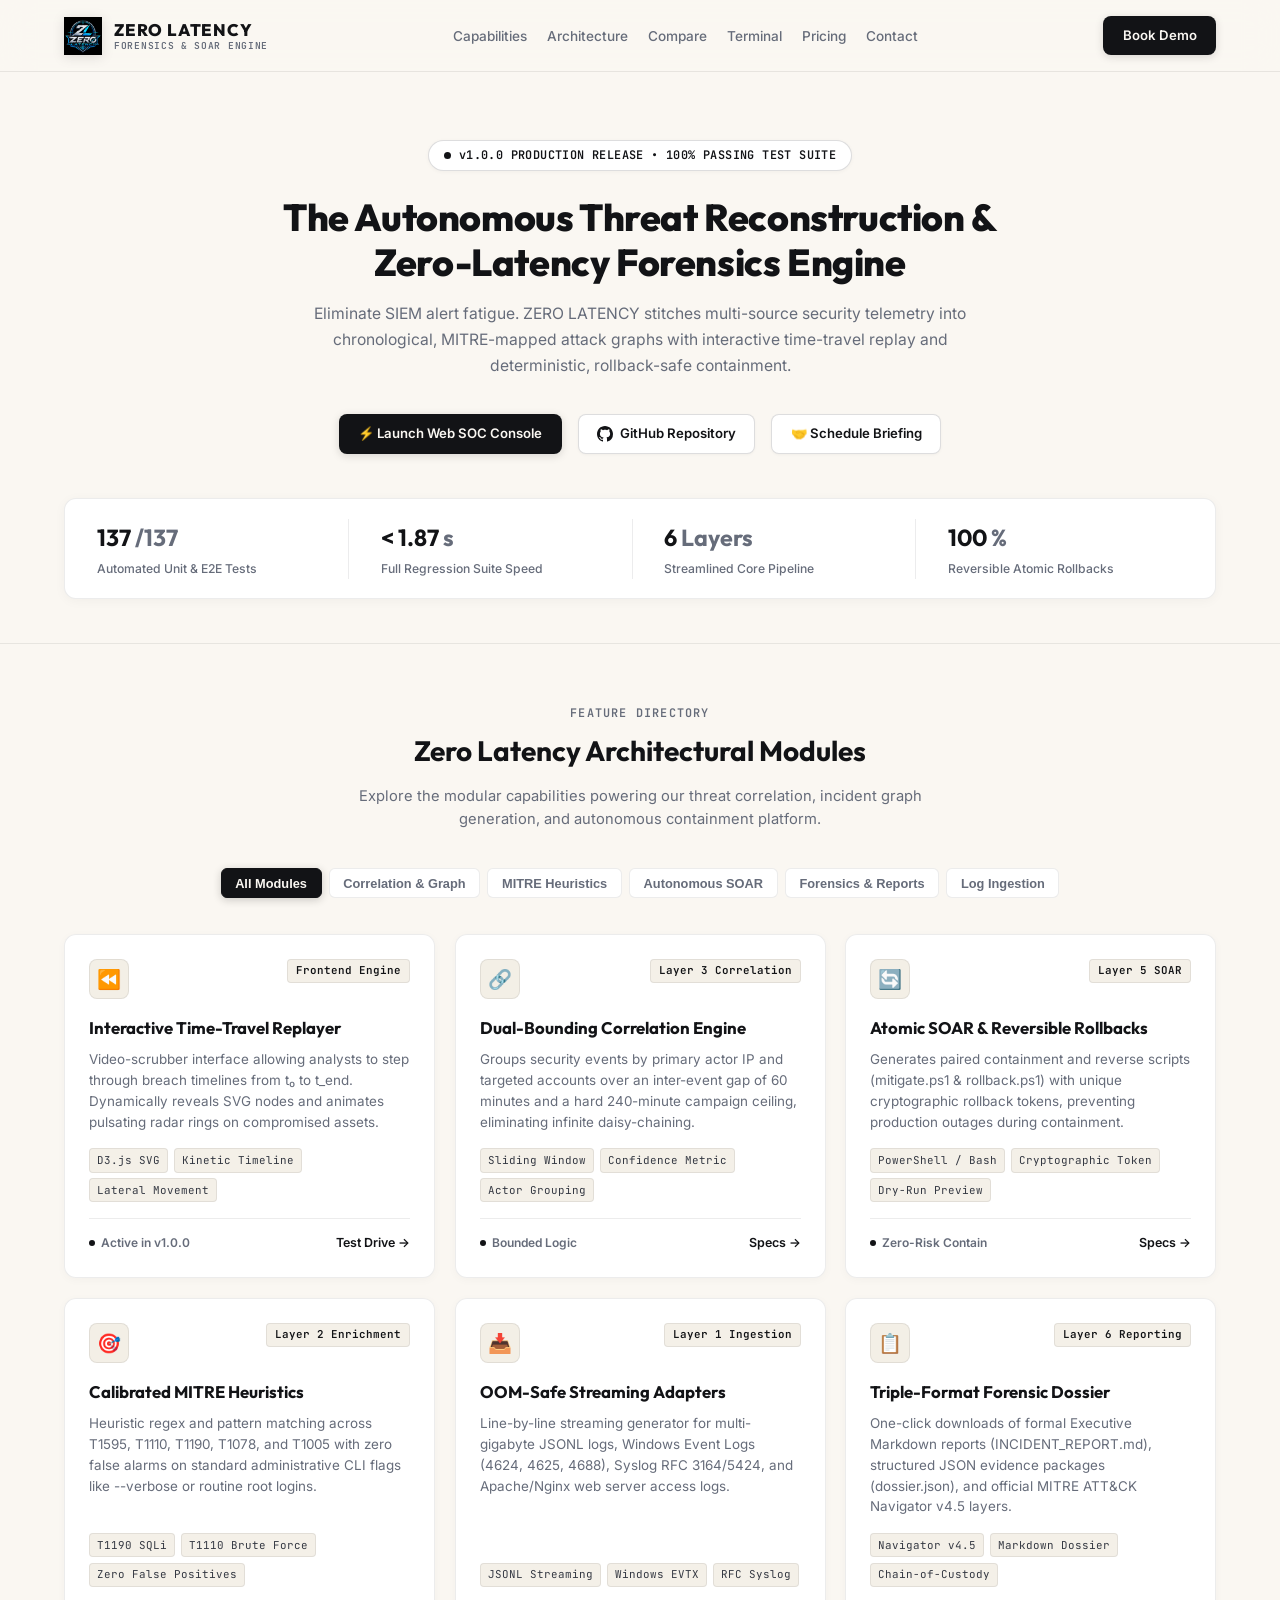
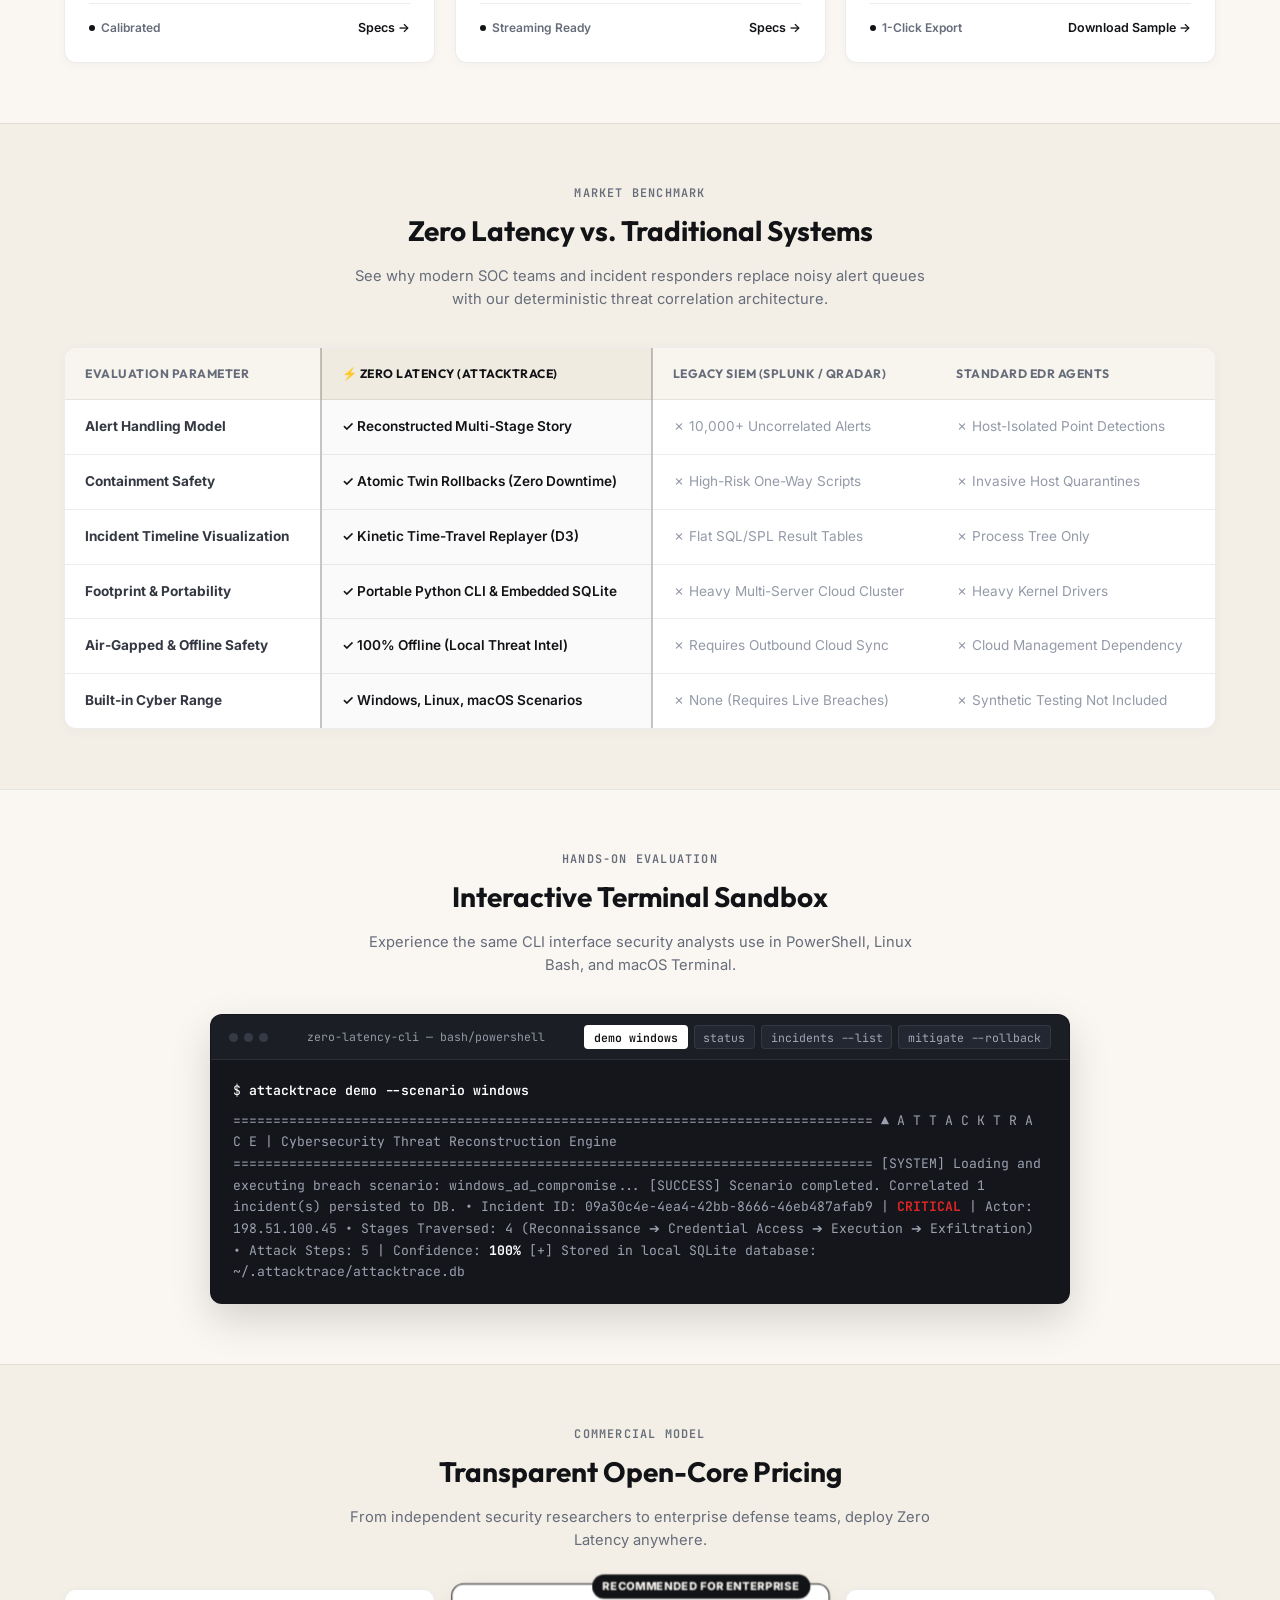
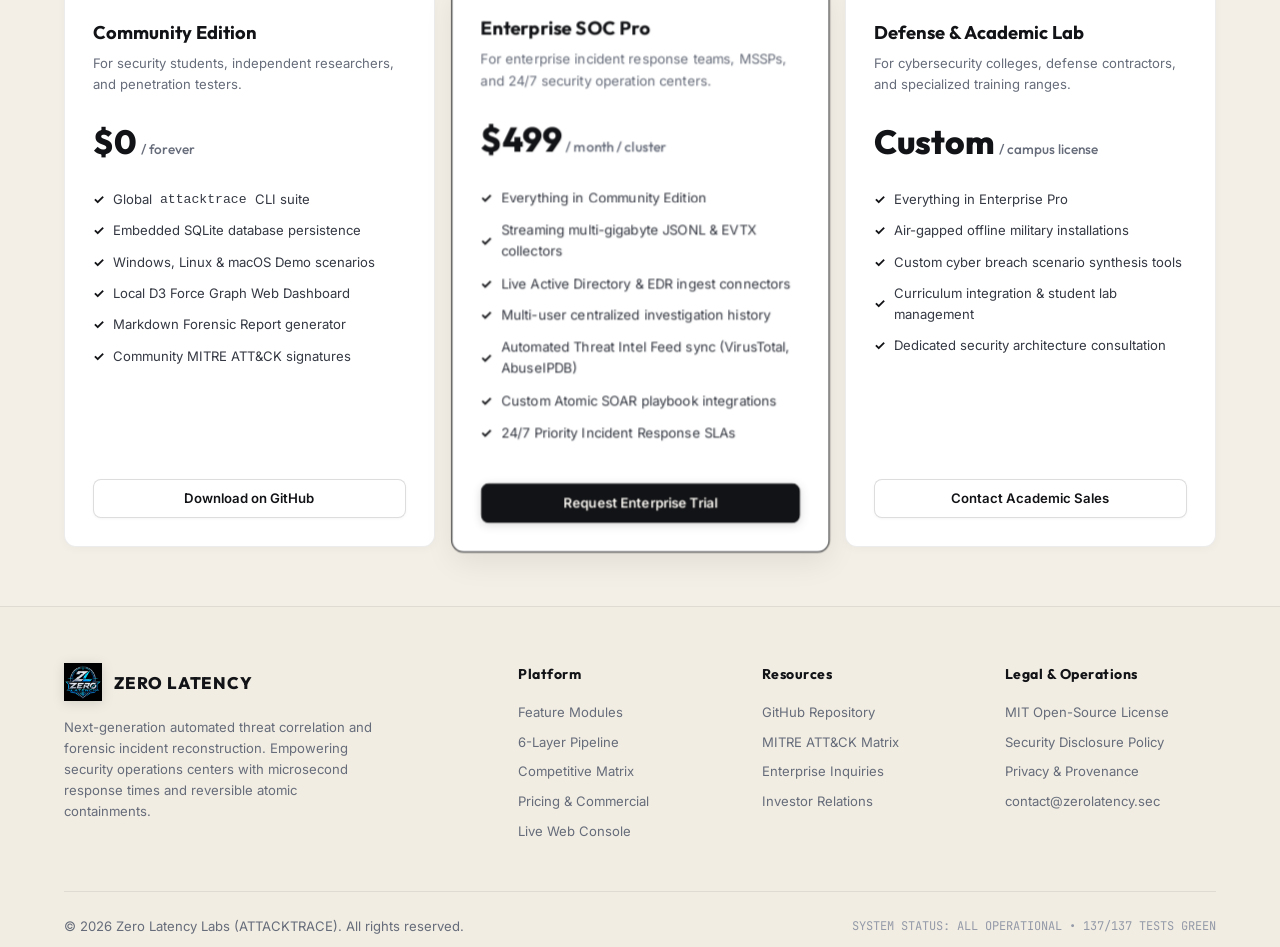
==== index.html @ adf51ca8 "feat(release): deploy Zero Latency standalone website, dark/light theme, and automated GitHub Pages " ====
<!DOCTYPE html>
<html lang="en">
<head>
  <meta charset="UTF-8">
  <meta name="viewport" content="width=device-width, initial-scale=1.0">
  <title>ZERO LATENCY — Threat Reconstruction & Autonomous Forensics</title>
  <meta name="description" content="Zero Latency provides high-fidelity threat correlation, attack graph reconstruction, and atomic SOAR containment for modern SOCs.">
  
  <!-- Google Fonts: Inter & Outfit & JetBrains Mono -->
  <link rel="preconnect" href="https://fonts.googleapis.com">
  <link rel="preconnect" href="https://fonts.gstatic.com" crossorigin>
  <link href="https://fonts.googleapis.com/css2?family=Inter:wght@300;400;500;600;700&family=JetBrains+Mono:wght@400;500;600&family=Outfit:wght@500;600;700;800&display=swap" rel="stylesheet">
  
  <link rel="stylesheet" href="style.css">
  <link rel="icon" type="image/png" href="assets/logo.png">
</head>
<body>

  <!-- ========================================================================
       TOP NAVIGATION BAR (CybersecTools Framework)
       ======================================================================== -->
  <header class="navbar">
    <div class="container nav-container">
      <a href="index.html" class="nav-brand">
        <img src="assets/logo.png" alt="Zero Latency Logo" class="brand-logo-img">
        <div class="brand-text-wrap">
          <span class="brand-title">Zero Latency</span>
          <span class="brand-subtitle">Forensics & SOAR Engine</span>
        </div>
      </a>

      <nav>
        <ul class="nav-links">
          <li><a href="#capabilities" class="nav-link">Capabilities</a></li>
          <li><a href="#architecture" class="nav-link">Architecture</a></li>
          <li><a href="#compare" class="nav-link">Compare</a></li>
          <li><a href="#sandbox" class="nav-link">Terminal</a></li>
          <li><a href="#pricing" class="nav-link">Pricing</a></li>
          <li><a href="contact.html" class="nav-link">Contact</a></li>
        </ul>
      </nav>

      <div class="nav-actions">
        <a href="contact.html" class="btn btn-primary">Book Demo</a>
      </div>

      <button class="mobile-toggle" id="mobile-toggle" aria-label="Toggle Navigation">☰</button>
    </div>
  </header>

  <!-- ========================================================================
       HERO SECTION (CybersecTools Style)
       ======================================================================== -->
  <section class="hero">
    <div class="container">
      <div class="hero-badge-wrap">
        <span class="pulse-dot"></span>
        <span class="hero-badge-text">v1.0.0 PRODUCTION RELEASE • 100% PASSING TEST SUITE</span>
      </div>

      <h1 class="hero-title">
        The Autonomous Threat Reconstruction &<br>
        <span class="gradient-text">Zero-Latency Forensics Engine</span>
      </h1>

      <p class="hero-lead">
        Eliminate SIEM alert fatigue. ZERO LATENCY stitches multi-source security telemetry 
        into chronological, MITRE-mapped attack graphs with interactive time-travel replay and deterministic, rollback-safe containment.
      </p>

      <div class="hero-ctas">
        <a href="http://127.0.0.1:8000/dashboard" target="_blank" class="btn btn-primary">
          ⚡ Launch Web SOC Console
        </a>
        <a href="https://github.com/sanjeevandev/attacktrace" target="_blank" class="btn btn-secondary">
          <svg width="16" height="16" fill="currentColor" viewBox="0 0 24 24"><path d="M12 0C5.37 0 0 5.37 0 12c0 5.31 3.435 9.795 8.205 11.385.6.105.825-.255.825-.57 0-.285-.015-1.23-.015-2.235-3.015.555-3.795-.735-4.035-1.41-.135-.345-.72-1.41-1.23-1.695-.42-.225-1.02-.78-.015-.795.945-.015 1.62.87 1.845 1.23 1.08 1.815 2.805 1.305 3.495.99.105-.78.42-1.305.765-1.605-2.67-.3-5.46-1.335-5.46-5.925 0-1.305.465-2.385 1.23-3.225-.12-.3-.54-1.53.12-3.18 0 0 1.005-.315 3.3 1.23.96-.27 1.98-.405 3-.405s2.04.135 3 .405c2.295-1.56 3.3-1.23 3.3-1.23.66 1.65.24 2.88.12 3.18.765.84 1.23 1.905 1.23 3.225 0 4.605-2.805 5.625-5.475 5.925.435.375.81 1.095.81 2.22 0 1.605-.015 2.895-.015 3.3 0 .315.225.69.825.57A12.02 12.02 0 0024 12c0-6.63-5.37-12-12-12z"/></svg>
          GitHub Repository
        </a>
        <a href="contact.html" class="btn btn-secondary">
          🤝 Schedule Briefing
        </a>
      </div>

      <!-- Live Benchmarked Metric Bar -->
      <div class="metrics-grid">
        <div class="metric-item">
          <div class="metric-value">137<span class="accent">/137</span></div>
          <div class="metric-label">Automated Unit & E2E Tests</div>
        </div>
        <div class="metric-item">
          <div class="metric-value">&lt; 1.87<span class="accent">s</span></div>
          <div class="metric-label">Full Regression Suite Speed</div>
        </div>
        <div class="metric-item">
          <div class="metric-value">6<span class="accent"> Layers</span></div>
          <div class="metric-label">Streamlined Core Pipeline</div>
        </div>
        <div class="metric-item">
          <div class="metric-value">100<span class="accent">%</span></div>
          <div class="metric-label">Reversible Atomic Rollbacks</div>
        </div>
      </div>
    </div>
  </section>

  <!-- ========================================================================
       CORE DIRECTORY & CAPABILITY CATALOG (CybersecTools Categorized Grid)
       ======================================================================== -->
  <section class="directory-section" id="capabilities">
    <div class="container">
      <div class="section-header">
        <span class="section-tag">Feature Directory</span>
        <h2 class="section-title">Zero Latency Architectural Modules</h2>
        <p class="section-desc">Explore the modular capabilities powering our threat correlation, incident graph generation, and autonomous containment platform.</p>
      </div>

      <!-- Category Filter Tabs -->
      <div class="filter-tabs">
        <button class="filter-btn active" data-category="all">All Modules</button>
        <button class="filter-btn" data-category="correlation">Correlation & Graph</button>
        <button class="filter-btn" data-category="mitre">MITRE Heuristics</button>
        <button class="filter-btn" data-category="soar">Autonomous SOAR</button>
        <button class="filter-btn" data-category="forensics">Forensics & Reports</button>
        <button class="filter-btn" data-category="ingestion">Log Ingestion</button>
      </div>

      <!-- Tools Grid -->
      <div class="tools-grid" id="tools-grid">
        
        <!-- Module 1: Time Travel Replayer -->
        <div class="tool-card" data-category="correlation">
          <div class="card-top">
            <div class="card-icon-box">⏪</div>
            <span class="layer-tag">Frontend Engine</span>
          </div>
          <h3 class="card-title">Interactive Time-Travel Replayer</h3>
          <p class="card-desc">Video-scrubber interface allowing analysts to step through breach timelines from t₀ to t_end. Dynamically reveals SVG nodes and animates pulsating radar rings on compromised assets.</p>
          <div class="card-tags">
            <span class="chip">D3.js SVG</span>
            <span class="chip">Kinetic Timeline</span>
            <span class="chip">Lateral Movement</span>
          </div>
          <div class="card-footer">
            <span class="status-pill"><span class="status-dot"></span> Active in v1.0.0</span>
            <a href="http://127.0.0.1:8000/dashboard" class="card-arrow">Test Drive →</a>
          </div>
        </div>

        <!-- Module 2: Dual-Bounding Sliding Window -->
        <div class="tool-card" data-category="correlation">
          <div class="card-top">
            <div class="card-icon-box">🔗</div>
            <span class="layer-tag">Layer 3 Correlation</span>
          </div>
          <h3 class="card-title">Dual-Bounding Correlation Engine</h3>
          <p class="card-desc">Groups security events by primary actor IP and targeted accounts over an inter-event gap of 60 minutes and a hard 240-minute campaign ceiling, eliminating infinite daisy-chaining.</p>
          <div class="card-tags">
            <span class="chip">Sliding Window</span>
            <span class="chip">Confidence Metric</span>
            <span class="chip">Actor Grouping</span>
          </div>
          <div class="card-footer">
            <span class="status-pill"><span class="status-dot"></span> Bounded Logic</span>
            <a href="#architecture" class="card-arrow">Specs →</a>
          </div>
        </div>

        <!-- Module 3: Atomic SOAR Rollbacks -->
        <div class="tool-card" data-category="soar">
          <div class="card-top">
            <div class="card-icon-box">🔄</div>
            <span class="layer-tag">Layer 5 SOAR</span>
          </div>
          <h3 class="card-title">Atomic SOAR & Reversible Rollbacks</h3>
          <p class="card-desc">Generates paired containment and reverse scripts (mitigate.ps1 & rollback.ps1) with unique cryptographic rollback tokens, preventing production outages during containment.</p>
          <div class="card-tags">
            <span class="chip">PowerShell / Bash</span>
            <span class="chip">Cryptographic Token</span>
            <span class="chip">Dry-Run Preview</span>
          </div>
          <div class="card-footer">
            <span class="status-pill"><span class="status-dot"></span> Zero-Risk Contain</span>
            <a href="#architecture" class="card-arrow">Specs →</a>
          </div>
        </div>

        <!-- Module 4: MITRE ATT&CK Matrix Mapping -->
        <div class="tool-card" data-category="mitre">
          <div class="card-top">
            <div class="card-icon-box">🎯</div>
            <span class="layer-tag">Layer 2 Enrichment</span>
          </div>
          <h3 class="card-title">Calibrated MITRE Heuristics</h3>
          <p class="card-desc">Heuristic regex and pattern matching across T1595, T1110, T1190, T1078, and T1005 with zero false alarms on standard administrative CLI flags like --verbose or routine root logins.</p>
          <div class="card-tags">
            <span class="chip">T1190 SQLi</span>
            <span class="chip">T1110 Brute Force</span>
            <span class="chip">Zero False Positives</span>
          </div>
          <div class="card-footer">
            <span class="status-pill"><span class="status-dot"></span> Calibrated</span>
            <a href="#architecture" class="card-arrow">Specs →</a>
          </div>
        </div>

        <!-- Module 5: Multi-Format Streaming Ingestion -->
        <div class="tool-card" data-category="ingestion">
          <div class="card-top">
            <div class="card-icon-box">📥</div>
            <span class="layer-tag">Layer 1 Ingestion</span>
          </div>
          <h3 class="card-title">OOM-Safe Streaming Adapters</h3>
          <p class="card-desc">Line-by-line streaming generator for multi-gigabyte JSONL logs, Windows Event Logs (4624, 4625, 4688), Syslog RFC 3164/5424, and Apache/Nginx web server access logs.</p>
          <div class="card-tags">
            <span class="chip">JSONL Streaming</span>
            <span class="chip">Windows EVTX</span>
            <span class="chip">RFC Syslog</span>
          </div>
          <div class="card-footer">
            <span class="status-pill"><span class="status-dot"></span> Streaming Ready</span>
            <a href="#architecture" class="card-arrow">Specs →</a>
          </div>
        </div>

        <!-- Module 6: Triple Forensic Dossier -->
        <div class="tool-card" data-category="forensics">
          <div class="card-top">
            <div class="card-icon-box">📋</div>
            <span class="layer-tag">Layer 6 Reporting</span>
          </div>
          <h3 class="card-title">Triple-Format Forensic Dossier</h3>
          <p class="card-desc">One-click downloads of formal Executive Markdown reports (INCIDENT_REPORT.md), structured JSON evidence packages (dossier.json), and official MITRE ATT&CK Navigator v4.5 layers.</p>
          <div class="card-tags">
            <span class="chip">Navigator v4.5</span>
            <span class="chip">Markdown Dossier</span>
            <span class="chip">Chain-of-Custody</span>
          </div>
          <div class="card-footer">
            <span class="status-pill"><span class="status-dot"></span> 1-Click Export</span>
            <a href="contact.html" class="card-arrow">Download Sample →</a>
          </div>
        </div>

      </div>
    </div>
  </section>

  <!-- ========================================================================
       HEAD-TO-HEAD COMPARISON TABLE (CybersecTools Comparison Matrix)
       ======================================================================== -->
  <section class="compare-section" id="compare">
    <div class="container">
      <div class="section-header">
        <span class="section-tag">Market Benchmark</span>
        <h2 class="section-title">Zero Latency vs. Traditional Systems</h2>
        <p class="section-desc">See why modern SOC teams and incident responders replace noisy alert queues with our deterministic threat correlation architecture.</p>
      </div>

      <div class="compare-table-wrap">
        <table class="compare-table">
          <thead>
            <tr>
              <th>Evaluation Parameter</th>
              <th class="highlight-col">⚡ ZERO LATENCY (ATTACKTRACE)</th>
              <th>Legacy SIEM (Splunk / QRadar)</th>
              <th>Standard EDR Agents</th>
            </tr>
          </thead>
          <tbody>
            <tr>
              <td><strong>Alert Handling Model</strong></td>
              <td class="highlight-col"><span class="badge-check">✓ Reconstructed Multi-Stage Story</span></td>
              <td><span class="badge-cross">✗ 10,000+ Uncorrelated Alerts</span></td>
              <td><span class="badge-cross">✗ Host-Isolated Point Detections</span></td>
            </tr>
            <tr>
              <td><strong>Containment Safety</strong></td>
              <td class="highlight-col"><span class="badge-check">✓ Atomic Twin Rollbacks (Zero Downtime)</span></td>
              <td><span class="badge-cross">✗ High-Risk One-Way Scripts</span></td>
              <td><span class="badge-cross">✗ Invasive Host Quarantines</span></td>
            </tr>
            <tr>
              <td><strong>Incident Timeline Visualization</strong></td>
              <td class="highlight-col"><span class="badge-check">✓ Kinetic Time-Travel Replayer (D3)</span></td>
              <td><span class="badge-cross">✗ Flat SQL/SPL Result Tables</span></td>
              <td><span class="badge-cross">✗ Process Tree Only</span></td>
            </tr>
            <tr>
              <td><strong>Footprint & Portability</strong></td>
              <td class="highlight-col"><span class="badge-check">✓ Portable Python CLI & Embedded SQLite</span></td>
              <td><span class="badge-cross">✗ Heavy Multi-Server Cloud Cluster</span></td>
              <td><span class="badge-cross">✗ Heavy Kernel Drivers</span></td>
            </tr>
            <tr>
              <td><strong>Air-Gapped & Offline Safety</strong></td>
              <td class="highlight-col"><span class="badge-check">✓ 100% Offline (Local Threat Intel)</span></td>
              <td><span class="badge-cross">✗ Requires Outbound Cloud Sync</span></td>
              <td><span class="badge-cross">✗ Cloud Management Dependency</span></td>
            </tr>
            <tr>
              <td><strong>Built-in Cyber Range</strong></td>
              <td class="highlight-col"><span class="badge-check">✓ Windows, Linux, macOS Scenarios</span></td>
              <td><span class="badge-cross">✗ None (Requires Live Breaches)</span></td>
              <td><span class="badge-cross">✗ Synthetic Testing Not Included</span></td>
            </tr>
          </tbody>
        </table>
      </div>
    </div>
  </section>

  <!-- ========================================================================
       INTERACTIVE TERMINAL SANDBOX
       ======================================================================== -->
  <section class="terminal-section" id="sandbox">
    <div class="container">
      <div class="section-header">
        <span class="section-tag">Hands-On Evaluation</span>
        <h2 class="section-title">Interactive Terminal Sandbox</h2>
        <p class="section-desc">Experience the same CLI interface security analysts use in PowerShell, Linux Bash, and macOS Terminal.</p>
      </div>

      <div class="terminal-box">
        <div class="terminal-header">
          <div class="terminal-dots">
            <span class="dot red"></span>
            <span class="dot yellow"></span>
            <span class="dot green"></span>
          </div>
          <span class="terminal-title">zero-latency-cli — bash/powershell</span>
          <div class="terminal-tabs">
            <button class="term-tab active" data-cmd="demo">demo windows</button>
            <button class="term-tab" data-cmd="status">status</button>
            <button class="term-tab" data-cmd="incidents">incidents --list</button>
            <button class="term-tab" data-cmd="mitigate">mitigate --rollback</button>
          </div>
        </div>
        <div class="terminal-body" id="terminal-body">
          <span class="terminal-prompt">$ </span><span class="terminal-cmd">attacktrace demo --scenario windows</span>
          <div class="terminal-output">
================================================================================
  ▲  A T T A C K T R A C E   |   Cybersecurity Threat Reconstruction Engine
================================================================================
[SYSTEM] Loading and executing breach scenario: windows_ad_compromise...
[SUCCESS] Scenario completed. Correlated 1 incident(s) persisted to DB.

  • Incident ID: 09a30c4e-4ea4-42bb-8666-46eb487afab9 | <span class="text-critical">CRITICAL</span> | Actor: 198.51.100.45
  • Stages Traversed: 4 (Reconnaissance ➔ Credential Access ➔ Execution ➔ Exfiltration)
  • Attack Steps: 5 | Confidence: <span class="text-green">100%</span>
[+] Stored in local SQLite database: ~/.attacktrace/attacktrace.db
          </div>
        </div>
      </div>
    </div>
  </section>

  <!-- ========================================================================
       PRICING & BUSINESS MODEL (Microproject Criterion 5)
       ======================================================================== -->
  <section class="pricing-section" id="pricing">
    <div class="container">
      <div class="section-header">
        <span class="section-tag">Commercial Model</span>
        <h2 class="section-title">Transparent Open-Core Pricing</h2>
        <p class="section-desc">From independent security researchers to enterprise defense teams, deploy Zero Latency anywhere.</p>
      </div>

      <div class="pricing-grid">
        <!-- Community Tier -->
        <div class="pricing-card">
          <h3 class="plan-name">Community Edition</h3>
          <p class="plan-desc">For security students, independent researchers, and penetration testers.</p>
          <div class="plan-price">$0 <span>/ forever</span></div>
          <ul class="plan-features">
            <li>Global <code>attacktrace</code> CLI suite</li>
            <li>Embedded SQLite database persistence</li>
            <li>Windows, Linux & macOS Demo scenarios</li>
            <li>Local D3 Force Graph Web Dashboard</li>
            <li>Markdown Forensic Report generator</li>
            <li>Community MITRE ATT&CK signatures</li>
          </ul>
          <a href="https://github.com/sanjeevandev/attacktrace" target="_blank" class="btn btn-secondary">Download on GitHub</a>
        </div>

        <!-- Enterprise SOC Tier -->
        <div class="pricing-card featured">
          <span class="featured-pill">RECOMMENDED FOR ENTERPRISE</span>
          <h3 class="plan-name">Enterprise SOC Pro</h3>
          <p class="plan-desc">For enterprise incident response teams, MSSPs, and 24/7 security operation centers.</p>
          <div class="plan-price">$499 <span>/ month / cluster</span></div>
          <ul class="plan-features">
            <li>Everything in Community Edition</li>
            <li>Streaming multi-gigabyte JSONL & EVTX collectors</li>
            <li>Live Active Directory & EDR ingest connectors</li>
            <li>Multi-user centralized investigation history</li>
            <li>Automated Threat Intel Feed sync (VirusTotal, AbuseIPDB)</li>
            <li>Custom Atomic SOAR playbook integrations</li>
            <li>24/7 Priority Incident Response SLAs</li>
          </ul>
          <a href="contact.html" class="btn btn-primary">Request Enterprise Trial</a>
        </div>

        <!-- Defense & Academic Tier -->
        <div class="pricing-card">
          <h3 class="plan-name">Defense & Academic Lab</h3>
          <p class="plan-desc">For cybersecurity colleges, defense contractors, and specialized training ranges.</p>
          <div class="plan-price">Custom <span>/ campus license</span></div>
          <ul class="plan-features">
            <li>Everything in Enterprise Pro</li>
            <li>Air-gapped offline military installations</li>
            <li>Custom cyber breach scenario synthesis tools</li>
            <li>Curriculum integration & student lab management</li>
            <li>Dedicated security architecture consultation</li>
          </ul>
          <a href="contact.html" class="btn btn-secondary">Contact Academic Sales</a>
        </div>
      </div>
    </div>
  </section>

  <!-- ========================================================================
       FOOTER
       ======================================================================== -->
  <footer class="footer">
    <div class="container">
      <div class="footer-top">
        <div class="footer-col">
          <a href="index.html" class="nav-brand" style="margin-bottom: 1rem;">
            <img src="assets/logo.png" alt="Zero Latency" class="brand-logo-img">
            <span class="brand-title">Zero Latency</span>
          </a>
          <p style="color: var(--text-muted); max-width: 320px; line-height: 1.6;">
            Next-generation automated threat correlation and forensic incident reconstruction. 
            Empowering security operations centers with microsecond response times and reversible atomic containments.
          </p>
        </div>

        <div class="footer-col">
          <h4>Platform</h4>
          <ul class="footer-links">
            <li><a href="#capabilities">Feature Modules</a></li>
            <li><a href="#architecture">6-Layer Pipeline</a></li>
            <li><a href="#compare">Competitive Matrix</a></li>
            <li><a href="#pricing">Pricing & Commercial</a></li>
            <li><a href="http://127.0.0.1:8000/dashboard" target="_blank">Live Web Console</a></li>
          </ul>
        </div>

        <div class="footer-col">
          <h4>Resources</h4>
          <ul class="footer-links">
            <li><a href="https://github.com/sanjeevandev/attacktrace" target="_blank">GitHub Repository</a></li>
            <li><a href="https://attack.mitre.org/" target="_blank">MITRE ATT&CK Matrix</a></li>
            <li><a href="contact.html">Enterprise Inquiries</a></li>
            <li><a href="contact.html">Investor Relations</a></li>
          </ul>
        </div>

        <div class="footer-col">
          <h4>Legal & Operations</h4>
          <ul class="footer-links">
            <li><a href="#">MIT Open-Source License</a></li>
            <li><a href="#">Security Disclosure Policy</a></li>
            <li><a href="#">Privacy & Provenance</a></li>
            <li><a href="mailto:engineering@attacktrace.io">contact@zerolatency.sec</a></li>
          </ul>
        </div>
      </div>

      <div class="footer-bottom">
        <div>© 2026 Zero Latency Labs (ATTACKTRACE). All rights reserved.</div>
        <div style="font-family: var(--font-mono); font-size: 0.75rem; color: var(--text-dim);">
          SYSTEM STATUS: ALL OPERATIONAL • 137/137 TESTS GREEN
        </div>
      </div>
    </div>
  </footer>

  <!-- ========================================================================
       COMMAND SEARCH MODAL (⌘K)
       ======================================================================== -->
  <div class="search-modal-backdrop" id="search-modal-backdrop">
    <div class="search-modal">
      <div class="search-modal-input-wrap">
        <svg width="18" height="18" fill="none" stroke="currentColor" stroke-width="2" viewBox="0 0 24 24"><path stroke-linecap="round" stroke-linejoin="round" d="M21 21l-6-6m2-5a7 7 0 11-14 0 7 7 0 0114 0z"/></svg>
        <input type="text" class="search-modal-input" id="search-modal-input" placeholder="Type a command or keyword (e.g. windows, rollback, sqli, d3)..." autofocus>
        <span class="kbd-badge">ESC</span>
      </div>
      <ul class="search-results-list" id="search-results-list">
        <!-- Injected via JavaScript -->
      </ul>
    </div>
  </div>

  <script src="app.js"></script>
</body>
</html>
---- style.css ----
/* ==========================================================================
   ZERO LATENCY — High-End Cream White & Black Theme
   Inspired by Reactbits interactive animations & minimal typography
   ========================================================================== */

:root {
  /* Cream White Background System */
  --bg-cream: #faf7f2;            /* Primary warm cream white page background */
  --bg-cream-alt: #f3efe6;        /* Secondary subtle cream section background */
  --bg-surface: #ffffff;          /* Clean white surface for cards & nav */
  --bg-card: #ffffff;             /* Crisp elevated card background */
  --bg-card-hover: #fcfbf8;       /* Card hover state */
  --bg-input: #f4f0e8;            /* Input & nested elements */
  --bg-glass: rgba(250, 247, 242, 0.88); /* Cream glass with backdrop blur */

  /* Black & Charcoal Typography */
  --text-primary: #121316;        /* Deep rich black for headlines & active labels */
  --text-body: #343842;           /* Charcoal black for readable body text */
  --text-muted: #666c7a;          /* Muted dark grey for subtitles & captions */
  --text-dim: #949aa8;            /* Dim stone grey for subtle metadata */

  /* Crisp Hairline Borders */
  --border-subtle: rgba(18, 19, 22, 0.08);
  --border-medium: rgba(18, 19, 22, 0.14);
  --border-bright: rgba(18, 19, 22, 0.24);
  --border-focus: #121316;

  /* Accent Tints */
  --accent-black: #121316;
  --accent-tint: rgba(18, 19, 22, 0.05);
  --accent-hover: rgba(18, 19, 22, 0.09);
  --accent-glow: rgba(18, 19, 22, 0.08);

  /* Functional Status Colors */
  --status-emerald: var(--text-primary);      /* Monochrome primary */
  --status-amber: #d97706;        /* Crisp amber */
  --status-rose: #dc2626;         /* Crisp rose red */
  --status-blue: #2563eb;         /* Crisp blue */

  /* Typography */
  --font-heading: 'Outfit', -apple-system, BlinkMacSystemFont, sans-serif;
  --font-body: 'Inter', -apple-system, BlinkMacSystemFont, sans-serif;
  --font-mono: 'JetBrains Mono', 'Fira Code', monospace;

  --transition-smooth: all 0.25s cubic-bezier(0.16, 1, 0.3, 1);
  --transition-reveal: opacity 0.65s cubic-bezier(0.16, 1, 0.3, 1), 
                       transform 0.65s cubic-bezier(0.16, 1, 0.3, 1), 
                       filter 0.65s cubic-bezier(0.16, 1, 0.3, 1);
}

*, *::before, *::after {
  box-sizing: border-box;
  margin: 0;
  padding: 0;
}

html {
  scroll-behavior: smooth;
  font-size: 16px;
  background-color: var(--bg-cream);
}

body {
  font-family: var(--font-body);
  background-color: var(--bg-cream);
  color: var(--text-body);
  line-height: 1.6;
  overflow-x: hidden;
  position: relative;
  -webkit-font-smoothing: antialiased;
}

/* Subtle warm geometric micro-grid */
body::before {
  content: "";
  position: fixed;
  inset: 0;
  background: 
    radial-gradient(circle at 50% 0%, rgba(18, 19, 22, 0.03) 0%, transparent 60%),
    linear-gradient(to right, rgba(18, 19, 22, 0.03) 1px, transparent 1px),
    linear-gradient(to bottom, rgba(18, 19, 22, 0.03) 1px, transparent 1px);
  background-size: 100% 100%, 48px 48px, 48px 48px;
  pointer-events: none;
  z-index: -1;
}

/* Global Container */
.container {
  width: 100%;
  max-width: 1200px;
  margin: 0 auto;
  padding: 0 1.5rem;
}

/* ==========================================================================
   REACTBITS SCROLL REVEAL ANIMATIONS
   ========================================================================== */
.reveal {
  opacity: 0;
  transform: translateY(24px);
  filter: blur(4px);
  transition: var(--transition-reveal);
  will-change: opacity, transform, filter;
}

.reveal.revealed {
  opacity: 1;
  transform: translateY(0);
  filter: blur(0);
}

/* Staggered children transitions */
.tools-grid .tool-card:nth-child(1) { transition-delay: 0.05s; }
.tools-grid .tool-card:nth-child(2) { transition-delay: 0.12s; }
.tools-grid .tool-card:nth-child(3) { transition-delay: 0.19s; }
.tools-grid .tool-card:nth-child(4) { transition-delay: 0.26s; }
.tools-grid .tool-card:nth-child(5) { transition-delay: 0.33s; }
.tools-grid .tool-card:nth-child(6) { transition-delay: 0.40s; }

.metrics-grid .metric-item:nth-child(1) { transition-delay: 0.06s; }
.metrics-grid .metric-item:nth-child(2) { transition-delay: 0.14s; }
.metrics-grid .metric-item:nth-child(3) { transition-delay: 0.22s; }
.metrics-grid .metric-item:nth-child(4) { transition-delay: 0.30s; }

.pricing-grid .pricing-card:nth-child(1) { transition-delay: 0.08s; }
.pricing-grid .pricing-card:nth-child(2) { transition-delay: 0.16s; }
.pricing-grid .pricing-card:nth-child(3) { transition-delay: 0.24s; }

/* ==========================================================================
   NAVIGATION BAR
   ========================================================================== */
.navbar {
  position: sticky;
  top: 0;
  z-index: 1000;
  background: var(--bg-glass);
  backdrop-filter: blur(16px);
  -webkit-backdrop-filter: blur(16px);
  border-bottom: 1px solid var(--border-subtle);
  height: 72px;
  display: flex;
  align-items: center;
}

.nav-container {
  display: flex;
  align-items: center;
  justify-content: space-between;
  width: 100%;
  gap: 1.5rem;
}

.nav-brand {
  display: flex;
  align-items: center;
  gap: 0.75rem;
  text-decoration: none;
  flex-shrink: 0;
  min-width: max-content;
}

.brand-logo-img {
  width: 38px;
  height: 38px;
  object-fit: contain;
  filter: drop-shadow(0 2px 6px rgba(0, 0, 0, 0.12));
  transition: var(--transition-smooth);
}

.nav-brand:hover .brand-logo-img {
  transform: scale(1.05);
}

.brand-text-wrap {
  display: flex;
  flex-direction: column;
  justify-content: center;
  white-space: nowrap;
}

.brand-title {
  font-family: var(--font-heading);
  font-size: 1.05rem;
  font-weight: 800;
  letter-spacing: 0.8px;
  color: var(--text-primary);
  text-transform: uppercase;
  white-space: nowrap;
  line-height: 1.15;
}

.brand-subtitle {
  font-size: 0.6rem;
  font-weight: 600;
  letter-spacing: 0.7px;
  color: var(--text-muted);
  text-transform: uppercase;
  font-family: var(--font-mono);
  white-space: nowrap;
  line-height: 1.1;
  margin-top: 2px;
}

/* Quick Search Trigger (⌘K) */
.nav-search-trigger {
  display: flex;
  align-items: center;
  gap: 0.5rem;
  background: var(--bg-surface);
  border: 1px solid var(--border-subtle);
  border-radius: 8px;
  padding: 0.35rem 0.75rem;
  color: var(--text-muted);
  font-size: 0.8rem;
  cursor: pointer;
  transition: var(--transition-smooth);
  width: 180px;
  box-shadow: 0 1px 3px rgba(0, 0, 0, 0.04);
  flex-shrink: 0;
}

.nav-search-trigger:hover {
  border-color: var(--border-bright);
  color: var(--text-primary);
  box-shadow: 0 2px 8px rgba(0, 0, 0, 0.08);
}

.kbd-badge {
  margin-left: auto;
  font-family: var(--font-mono);
  font-size: 0.68rem;
  background: var(--bg-input);
  border: 1px solid var(--border-subtle);
  padding: 0.12rem 0.4rem;
  border-radius: 4px;
  color: var(--text-body);
}

.nav-links {
  display: flex;
  align-items: center;
  gap: 1.25rem;
  list-style: none;
  white-space: nowrap;
  margin: 0;
  padding: 0;
}

.nav-link {
  color: var(--text-muted);
  text-decoration: none;
  font-size: 0.85rem;
  font-weight: 500;
  transition: var(--transition-smooth);
  position: relative;
}

.nav-link:hover, .nav-link.active {
  color: var(--text-primary);
}

.nav-link:hover::after, .nav-link.active::after {
  content: "";
  position: absolute;
  bottom: -6px;
  left: 0;
  width: 100%;
  height: 2px;
  background: var(--text-primary);
}

.nav-actions {
  display: flex;
  align-items: center;
  gap: 0.65rem;
  flex-shrink: 0;
}

/* Compact, Sleek Buttons */
.btn {
  display: inline-flex;
  align-items: center;
  justify-content: center;
  gap: 0.45rem;
  padding: 0.5rem 1.15rem;
  font-size: 0.825rem;
  font-weight: 600;
  border-radius: 8px;
  text-decoration: none;
  cursor: pointer;
  transition: var(--transition-smooth);
  border: 1px solid transparent;
  font-family: var(--font-body);
}

/* Primary Button: Solid Black with Cream White Text */
.btn-primary {
  background: var(--text-primary);
  color: var(--bg-cream);
  box-shadow: 0 2px 8px rgba(18, 19, 22, 0.15);
}

.btn-primary:hover {
  background: #2b2e38;
  color: #ffffff;
  transform: translateY(-2px);
  box-shadow: 0 4px 14px rgba(18, 19, 22, 0.25);
}

/* Secondary Button: Clean White with Black Hairline */
.btn-secondary {
  background: var(--bg-surface);
  color: var(--text-primary);
  border: 1px solid var(--border-medium);
  box-shadow: 0 1px 3px rgba(0, 0, 0, 0.04);
}

.btn-secondary:hover {
  background: var(--bg-cream-alt);
  border-color: var(--border-bright);
  transform: translateY(-1px);
}

.mobile-toggle {
  display: none;
  background: none;
  border: none;
  color: var(--text-primary);
  font-size: 1.4rem;
  cursor: pointer;
}

/* ==========================================================================
   HERO SECTION (Reduced compact sizing)
   ========================================================================== */
.hero {
  padding: 4.25rem 0 2.75rem;
  text-align: center;
  position: relative;
}

.hero-badge-wrap {
  display: inline-flex;
  align-items: center;
  gap: 0.5rem;
  background: var(--bg-surface);
  border: 1px solid var(--border-medium);
  padding: 0.3rem 0.95rem;
  border-radius: 100px;
  margin-bottom: 1.5rem;
  box-shadow: 0 1px 4px rgba(0, 0, 0, 0.04);
}

.pulse-dot {
  width: 7px;
  height: 7px;
  background: var(--text-primary);
  border-radius: 50%;
  animation: pulse-ring 2.2s infinite;
}

@keyframes pulse-ring {
  0% { transform: scale(0.95); opacity: 0.9; }
  50% { transform: scale(1.3); opacity: 0.35; }
  100% { transform: scale(0.95); opacity: 0.9; }
}

.hero-badge-text {
  font-family: var(--font-mono);
  font-size: 0.74rem;
  color: var(--text-primary);
  letter-spacing: 0.4px;
  font-weight: 600;
}

/* Reduced headline text size */
.hero-title {
  font-family: var(--font-heading);
  font-size: 2.35rem;             /* Reduced from 3.5rem to clean compact proportion */
  font-weight: 800;
  line-height: 1.2;
  margin-bottom: 1rem;
  letter-spacing: -0.4px;
  color: var(--text-primary);
}

.hero-title .gradient-text {
  color: var(--text-primary);
  background: none;
  -webkit-text-fill-color: initial;
}

/* Reduced lead copy text size */
.hero-lead {
  font-size: 0.98rem;             /* Reduced from 1.15rem */
  color: var(--text-muted);
  max-width: 680px;
  margin: 0 auto 2.25rem;
  line-height: 1.65;
}

.hero-ctas {
  display: flex;
  align-items: center;
  justify-content: center;
  gap: 1rem;
  margin-bottom: 2.75rem;
}

/* Key Metrics Bar */
.metrics-grid {
  display: grid;
  grid-template-columns: repeat(4, 1fr);
  gap: 1rem;
  margin-top: 1.75rem;
  background: var(--bg-surface);
  border: 1px solid var(--border-subtle);
  border-radius: 12px;
  padding: 1.25rem 1rem;
  box-shadow: 0 2px 12px rgba(0, 0, 0, 0.04);
}

.metric-item {
  text-align: left;
  border-right: 1px solid var(--border-subtle);
  padding: 0 1rem;
}

.metric-item:last-child {
  border-right: none;
}

/* Reduced metric value font size */
.metric-value {
  font-family: var(--font-heading);
  font-size: 1.45rem;             /* Reduced from 1.85rem */
  font-weight: 700;
  color: var(--text-primary);
  display: flex;
  align-items: center;
  gap: 0.25rem;
}

.metric-value .accent {
  color: var(--text-muted);
}

.metric-label {
  font-size: 0.76rem;
  color: var(--text-muted);
  font-weight: 500;
  margin-top: 0.2rem;
}

/* ==========================================================================
   INTERACTIVE DIRECTORY & SEARCH SECTION
   ========================================================================== */
.directory-section {
  padding: 3.75rem 0;
  border-top: 1px solid var(--border-subtle);
}

.section-header {
  text-align: center;
  margin-bottom: 2.25rem;
}

.section-tag {
  font-family: var(--font-mono);
  font-size: 0.74rem;
  color: var(--text-muted);
  text-transform: uppercase;
  letter-spacing: 1.2px;
  margin-bottom: 0.4rem;
  display: block;
  font-weight: 600;
}

/* Reduced section title font size */
.section-title {
  font-family: var(--font-heading);
  font-size: 1.75rem;             /* Reduced from 2.25rem */
  font-weight: 700;
  color: var(--text-primary);
  margin-bottom: 0.65rem;
}

.section-desc {
  font-size: 0.92rem;
  color: var(--text-muted);
  max-width: 580px;
  margin: 0 auto;
}

/* Filter Tabs Bar */
.filter-tabs {
  display: flex;
  align-items: center;
  justify-content: center;
  flex-wrap: wrap;
  gap: 0.45rem;
  margin-bottom: 2.25rem;
}

.filter-btn, .filter-tab {
  background: var(--bg-surface);
  border: 1px solid var(--border-subtle);
  color: var(--text-muted);
  padding: 0.42rem 0.85rem;
  font-size: 0.8rem;
  font-weight: 600;
  border-radius: 6px;
  cursor: pointer;
  transition: var(--transition-smooth);
}

.filter-btn:hover, .filter-tab:hover {
  background: var(--bg-cream-alt);
  border-color: var(--border-medium);
  color: var(--text-primary);
}

.filter-btn.active, .filter-tab.active {
  background: var(--text-primary);
  border-color: var(--text-primary);
  color: var(--bg-cream);
  box-shadow: 0 2px 8px rgba(18, 19, 22, 0.2);
}

/* Capability Cards Grid */
.tools-grid {
  display: grid;
  grid-template-columns: repeat(3, 1fr);
  gap: 1.25rem;
}

.tool-card {
  background: var(--bg-card);
  border: 1px solid var(--border-subtle);
  border-radius: 12px;
  padding: 1.5rem;
  transition: var(--transition-smooth);
  display: flex;
  flex-direction: column;
  position: relative;
  overflow: hidden;
  box-shadow: 0 2px 10px rgba(0, 0, 0, 0.03);
}

.tool-card::before {
  content: "";
  position: absolute;
  top: 0;
  left: 0;
  width: 100%;
  height: 2px;
  background: var(--text-primary);
  opacity: 0;
  transition: var(--transition-smooth);
}

.tool-card:hover {
  transform: translateY(-4px);
  border-color: var(--border-bright);
  box-shadow: 0 10px 28px rgba(0, 0, 0, 0.07);
}

.tool-card:hover::before {
  opacity: 1;
}

.card-top {
  display: flex;
  align-items: flex-start;
  justify-content: space-between;
  margin-bottom: 1rem;
}

.card-icon-box {
  width: 40px;
  height: 40px;
  border-radius: 8px;
  background: var(--bg-cream-alt);
  border: 1px solid var(--border-subtle);
  display: flex;
  align-items: center;
  justify-content: center;
  font-size: 1.2rem;
  color: var(--text-primary);
}

.layer-tag {
  font-family: var(--font-mono);
  font-size: 0.68rem;
  padding: 0.15rem 0.5rem;
  border-radius: 4px;
  background: var(--bg-input);
  border: 1px solid var(--border-subtle);
  color: var(--text-primary);
  font-weight: 600;
}

/* Reduced card title font size */
.card-title {
  font-family: var(--font-heading);
  font-size: 1.05rem;            /* Reduced from 1.25rem */
  font-weight: 700;
  color: var(--text-primary);
  margin-bottom: 0.45rem;
}

/* Reduced card description font size */
.card-desc {
  font-size: 0.84rem;            /* Reduced from 0.9rem */
  color: var(--text-muted);
  line-height: 1.55;
  margin-bottom: 1rem;
  flex-grow: 1;
}

.card-tags {
  display: flex;
  flex-wrap: wrap;
  gap: 0.35rem;
  margin-bottom: 1rem;
}

.chip {
  font-family: var(--font-mono);
  font-size: 0.68rem;
  padding: 0.15rem 0.45rem;
  background: var(--bg-input);
  border: 1px solid var(--border-subtle);
  border-radius: 4px;
  color: var(--text-body);
}

.card-footer {
  display: flex;
  align-items: center;
  justify-content: space-between;
  border-top: 1px solid var(--border-subtle);
  padding-top: 0.85rem;
  font-size: 0.78rem;
}

.status-pill {
  display: flex;
  align-items: center;
  gap: 0.35rem;
  color: var(--text-muted);
  font-weight: 600;
  font-size: 0.75rem;
}

.status-dot {
  width: 6px;
  height: 6px;
  background: var(--text-primary);
  border-radius: 50%;
}

.card-arrow {
  color: var(--text-primary);
  text-decoration: none;
  font-weight: 600;
  display: flex;
  align-items: center;
  gap: 0.2rem;
  transition: var(--transition-smooth);
}

.card-arrow:hover {
  transform: translateX(3px);
}

/* ==========================================================================
   HEAD-TO-HEAD COMPARISON TABLE
   ========================================================================== */
.compare-section {
  padding: 3.75rem 0;
  background: var(--bg-cream-alt);
  border-top: 1px solid var(--border-subtle);
}

.compare-table-wrap {
  margin-top: 2rem;
  overflow-x: auto;
  border-radius: 12px;
  border: 1px solid var(--border-subtle);
  background: var(--bg-surface);
  box-shadow: 0 2px 12px rgba(0, 0, 0, 0.03);
}

.compare-table {
  width: 100%;
  border-collapse: collapse;
  text-align: left;
}

.compare-table th, .compare-table td {
  padding: 1rem 1.25rem;
  border-bottom: 1px solid var(--border-subtle);
  font-size: 0.85rem;
}

.compare-table th {
  background: #f8f5ee;
  color: var(--text-muted);
  font-family: var(--font-heading);
  font-weight: 700;
  text-transform: uppercase;
  letter-spacing: 0.5px;
  font-size: 0.76rem;
}

.compare-table th.highlight-col {
  background: #f0ebe0;
  color: var(--text-primary);
  border-left: 2px solid var(--border-bright);
  border-right: 2px solid var(--border-bright);
}

.compare-table td.highlight-col {
  background: rgba(18, 19, 22, 0.02);
  border-left: 2px solid var(--border-bright);
  border-right: 2px solid var(--border-bright);
  font-weight: 600;
  color: var(--text-primary);
}

.compare-table tr:last-child td {
  border-bottom: none;
}

.badge-check {
  display: inline-flex;
  align-items: center;
  gap: 0.35rem;
  color: var(--text-primary);
  font-weight: 600;
}

.badge-cross {
  color: var(--text-dim);
}

/* ==========================================================================
   INTERACTIVE TERMINAL SANDBOX (Sleek Dark Slate Developer Console)
   ========================================================================== */
.terminal-section {
  padding: 3.75rem 0;
  border-top: 1px solid var(--border-subtle);
}

.terminal-box {
  background: #14161b;
  border: 1px solid rgba(18, 19, 22, 0.2);
  border-radius: 12px;
  box-shadow: 0 16px 40px rgba(0, 0, 0, 0.15);
  overflow: hidden;
  max-width: 860px;
  margin: 2rem auto 0;
}

.terminal-header {
  background: #1c1e25;
  padding: 0.65rem 1.15rem;
  border-bottom: 1px solid rgba(255, 255, 255, 0.08);
  display: flex;
  align-items: center;
  justify-content: space-between;
}

.terminal-dots {
  display: flex;
  gap: 0.35rem;
}

.dot {
  width: 9px;
  height: 9px;
  border-radius: 50%;
  background: #363a45;
}

.terminal-title {
  font-family: var(--font-mono);
  font-size: 0.72rem;
  color: #9499a8;
}

.terminal-tabs {
  display: flex;
  gap: 0.35rem;
}

.term-tab {
  background: #232732;
  border: 1px solid rgba(255, 255, 255, 0.08);
  color: #a0a6b5;
  font-family: var(--font-mono);
  font-size: 0.72rem;
  padding: 0.2rem 0.55rem;
  border-radius: 4px;
  cursor: pointer;
  transition: var(--transition-smooth);
}

.term-tab.active, .term-tab:hover {
  background: #ffffff;
  color: #121316;
  font-weight: 600;
}

.terminal-body {
  padding: 1.25rem 1.4rem;
  font-family: var(--font-mono);
  font-size: 0.82rem;
  line-height: 1.65;
  color: #e3e6ed;
  min-height: 220px;
}

.terminal-prompt {
  color: #ffffff;
}

.terminal-cmd {
  color: #ffffff;
  font-weight: 600;
}

.terminal-output {
  margin-top: 0.5rem;
  color: #9ba1b0;
}

.text-critical { color: var(--status-rose); font-weight: bold; }
.text-high { color: var(--status-amber); font-weight: bold; }
.text-green { color: #ffffff; font-weight: bold; }
.text-cyan { color: #ffffff; }

/* ==========================================================================
   PRICING SECTION (Criterion 5)
   ========================================================================== */
.pricing-section {
  padding: 3.75rem 0;
  background: var(--bg-cream-alt);
  border-top: 1px solid var(--border-subtle);
}

.pricing-grid {
  display: grid;
  grid-template-columns: repeat(3, 1fr);
  gap: 1.25rem;
  margin-top: 2rem;
}

.pricing-card {
  background: var(--bg-surface);
  border: 1px solid var(--border-subtle);
  border-radius: 12px;
  padding: 1.75rem;
  display: flex;
  flex-direction: column;
  position: relative;
  transition: var(--transition-smooth);
  box-shadow: 0 2px 10px rgba(0, 0, 0, 0.03);
}

.pricing-card.featured {
  border-color: var(--text-primary);
  background: #ffffff;
  box-shadow: 0 10px 30px rgba(0, 0, 0, 0.08);
  transform: scale(1.02);
}

.featured-pill {
  position: absolute;
  top: -10px;
  right: 18px;
  background: var(--text-primary);
  color: var(--bg-cream);
  font-size: 0.68rem;
  font-weight: 800;
  padding: 0.2rem 0.65rem;
  border-radius: 100px;
  letter-spacing: 0.5px;
}

.plan-name {
  font-family: var(--font-heading);
  font-size: 1.15rem;
  font-weight: 700;
  color: var(--text-primary);
  margin-bottom: 0.35rem;
}

.plan-desc {
  font-size: 0.82rem;
  color: var(--text-muted);
  margin-bottom: 1.25rem;
  min-height: 36px;
}

.plan-price {
  font-family: var(--font-heading);
  font-size: 2.1rem;
  font-weight: 800;
  color: var(--text-primary);
  margin-bottom: 1.25rem;
  display: flex;
  align-items: baseline;
  gap: 0.25rem;
}

.plan-price span {
  font-size: 0.85rem;
  font-weight: 500;
  color: var(--text-muted);
}

.plan-features {
  list-style: none;
  margin-bottom: 1.75rem;
  flex-grow: 1;
}

.plan-features li {
  font-size: 0.82rem;
  color: var(--text-body);
  margin-bottom: 0.65rem;
  display: flex;
  align-items: center;
  gap: 0.5rem;
}

.plan-features li::before {
  content: "✓";
  color: var(--text-primary);
  font-weight: bold;
}

/* ==========================================================================
   FOOTER
   ========================================================================== */
.footer {
  border-top: 1px solid var(--border-subtle);
  background: #f1ede3;
  padding: 3.5rem 0 2rem;
  font-size: 0.82rem;
  color: var(--text-muted);
}

.footer-top {
  display: grid;
  grid-template-columns: 2fr 1fr 1fr 1fr;
  gap: 2rem;
  margin-bottom: 2.5rem;
}

.footer-col h4 {
  font-family: var(--font-heading);
  font-size: 0.88rem;
  font-weight: 700;
  color: var(--text-primary);
  margin-bottom: 1rem;
  letter-spacing: 0.5px;
}

.footer-links {
  list-style: none;
}

.footer-links li {
  margin-bottom: 0.55rem;
}

.footer-links a {
  color: var(--text-muted);
  text-decoration: none;
  transition: var(--transition-smooth);
}

.footer-links a:hover {
  color: var(--text-primary);
}

.footer-bottom {
  display: flex;
  align-items: center;
  justify-content: space-between;
  border-top: 1px solid var(--border-subtle);
  padding-top: 1.5rem;
}

/* ==========================================================================
   COMMAND SEARCH MODAL (⌘K)
   ========================================================================== */
.search-modal-backdrop {
  position: fixed;
  inset: 0;
  background: rgba(18, 19, 22, 0.45);
  backdrop-filter: blur(10px);
  -webkit-backdrop-filter: blur(10px);
  z-index: 9999;
  display: none;
  align-items: flex-start;
  justify-content: center;
  padding-top: 14vh;
}

.search-modal-backdrop.active, .search-modal-backdrop.open {
  display: flex;
}

.search-modal {
  background: var(--bg-surface);
  border: 1px solid var(--border-bright);
  border-radius: 12px;
  width: 100%;
  max-width: 600px;
  box-shadow: 0 20px 50px rgba(0, 0, 0, 0.15);
  overflow: hidden;
}

.search-modal-input-wrap {
  display: flex;
  align-items: center;
  padding: 0.9rem 1.15rem;
  border-bottom: 1px solid var(--border-subtle);
  gap: 0.65rem;
}

.search-modal-input {
  background: none;
  border: none;
  outline: none;
  color: var(--text-primary);
  font-size: 0.95rem;
  font-family: var(--font-body);
  width: 100%;
}

.search-modal-input::placeholder {
  color: var(--text-dim);
}

.search-results-list {
  max-height: 320px;
  overflow-y: auto;
  list-style: none;
  padding: 0.6rem 0;
}

.search-result-item {
  padding: 0.65rem 1.15rem;
  display: flex;
  align-items: center;
  justify-content: space-between;
  cursor: pointer;
  transition: var(--transition-smooth);
}

.search-result-item:hover, .search-result-item.selected {
  background: var(--bg-cream-alt);
}

.search-result-title {
  color: var(--text-primary);
  font-weight: 600;
  font-size: 0.88rem;
}

.search-result-desc {
  font-size: 0.74rem;
  color: var(--text-muted);
}

.search-result-badge {
  font-family: var(--font-mono);
  font-size: 0.68rem;
  padding: 0.12rem 0.45rem;
  background: var(--bg-input);
  color: var(--text-primary);
  border-radius: 4px;
  border: 1px solid var(--border-subtle);
}

/* ==========================================================================
   CONTACT PAGE STYLING (Cream White & Black)
   ========================================================================== */
.contact-layout {
  display: grid;
  grid-template-columns: 1fr 1.25fr;
  gap: 3rem;
  padding: 4rem 0 5rem;
  align-items: flex-start;
}

.contact-info-col h1 {
  font-family: var(--font-heading);
  font-size: 2.1rem;             /* Reduced from 2.75rem */
  font-weight: 800;
  line-height: 1.2;
  margin-bottom: 0.85rem;
  color: var(--text-primary);
}

.contact-info-col p {
  color: var(--text-muted);
  font-size: 0.95rem;
  line-height: 1.65;
  margin-bottom: 1.75rem;
}

.trust-card {
  background: var(--bg-surface);
  border: 1px solid var(--border-subtle);
  border-radius: 12px;
  padding: 1.25rem;
  margin-bottom: 1.25rem;
  transition: var(--transition-smooth);
  box-shadow: 0 2px 8px rgba(0, 0, 0, 0.03);
}

.trust-card:hover {
  border-color: var(--border-medium);
  transform: translateY(-2px);
}

.trust-card h4 {
  font-family: var(--font-heading);
  color: var(--text-primary);
  font-size: 0.95rem;
  margin-bottom: 0.35rem;
  display: flex;
  align-items: center;
  gap: 0.45rem;
}

.trust-card p {
  font-size: 0.82rem;
  color: var(--text-muted);
  margin-bottom: 0;
}

.form-card {
  background: var(--bg-surface);
  border: 1px solid var(--border-subtle);
  border-radius: 16px;
  padding: 2.25rem;
  box-shadow: 0 8px 30px rgba(0, 0, 0, 0.06);
  position: relative;
}

.inquiry-tabs {
  display: flex;
  gap: 0.45rem;
  margin-bottom: 1.75rem;
  background: var(--bg-input);
  padding: 0.3rem;
  border-radius: 8px;
  border: 1px solid var(--border-subtle);
}

.inquiry-tab, .type-tab {
  flex: 1;
  padding: 0.5rem 0.45rem;
  background: none;
  border: none;
  color: var(--text-muted);
  font-size: 0.75rem;
  font-weight: 600;
  border-radius: 6px;
  cursor: pointer;
  transition: var(--transition-smooth);
  text-align: center;
}

.inquiry-tab.active, .type-tab.active {
  background: var(--text-primary);
  color: var(--bg-cream);
  font-weight: 700;
  box-shadow: 0 2px 6px rgba(18, 19, 22, 0.15);
}

.form-group {
  margin-bottom: 1.15rem;
}

.form-group label {
  display: block;
  font-size: 0.76rem;
  font-weight: 600;
  color: var(--text-muted);
  margin-bottom: 0.35rem;
  text-transform: uppercase;
  letter-spacing: 0.5px;
  font-family: var(--font-mono);
}

.form-control {
  width: 100%;
  background: var(--bg-input);
  border: 1px solid var(--border-subtle);
  border-radius: 8px;
  padding: 0.7rem 0.9rem;
  color: var(--text-primary);
  font-size: 0.88rem;
  font-family: var(--font-body);
  outline: none;
  transition: var(--transition-smooth);
}

.form-control:focus {
  border-color: var(--border-bright);
  background: #ffffff;
  box-shadow: 0 0 10px rgba(18, 19, 22, 0.08);
}

.form-row {
  display: grid;
  grid-template-columns: 1fr 1fr;
  gap: 0.85rem;
}

textarea.form-control {
  min-height: 100px;
  resize: vertical;
}

.submit-btn {
  width: 100%;
  padding: 0.75rem;
  font-size: 0.95rem;
  font-weight: 700;
  margin-top: 0.4rem;
}

/* Success confirmation state */
.success-panel {
  display: none;
  text-align: center;
  padding: 2rem 1rem;
}

.success-panel.active {
  display: block;
}

.success-badge {
  width: 58px;
  height: 58px;
  border-radius: 50%;
  background: var(--bg-input);
  border: 2px solid var(--text-primary);
  color: var(--text-primary);
  font-size: 1.75rem;
  display: flex;
  align-items: center;
  justify-content: center;
  margin: 0 auto 1.25rem;
}

.ticket-display {
  background: var(--bg-input);
  border: 1px dashed var(--border-bright);
  border-radius: 8px;
  padding: 0.85rem;
  margin: 1.25rem 0;
  font-family: var(--font-mono);
  font-size: 1.15rem;
  color: var(--text-primary);
  letter-spacing: 2px;
  display: flex;
  align-items: center;
  justify-content: center;
  gap: 0.85rem;
}

.copy-btn {
  background: var(--bg-surface);
  border: 1px solid var(--border-subtle);
  color: var(--text-primary);
  padding: 0.3rem 0.65rem;
  border-radius: 6px;
  font-size: 0.72rem;
  cursor: pointer;
  transition: var(--transition-smooth);
}

.copy-btn:hover {
  background: var(--bg-cream-alt);
  border-color: var(--border-bright);
}

/* ==========================================================================
   RESPONSIVE LAYOUT
   ========================================================================== */
@media (max-width: 960px) {
  .tools-grid, .pricing-grid {
    grid-template-columns: repeat(2, 1fr);
  }
  .metrics-grid {
    grid-template-columns: repeat(2, 1fr);
    gap: 1.25rem;
  }
  .contact-layout {
    grid-template-columns: 1fr;
    gap: 2.25rem;
  }
  .hero-title {
    font-size: 2rem;
  }
  .nav-search-trigger {
    display: none;
  }
  .footer-top {
    grid-template-columns: 1fr 1fr;
  }
}

@media (max-width: 680px) {
  .tools-grid, .pricing-grid {
    grid-template-columns: 1fr;
  }
  .metrics-grid {
    grid-template-columns: 1fr;
  }
  .hero-title {
    font-size: 1.75rem;
  }
  .form-row {
    grid-template-columns: 1fr;
  }
  .nav-links, .nav-actions {
    display: none;
  }
  .mobile-toggle {
    display: block;
  }
}
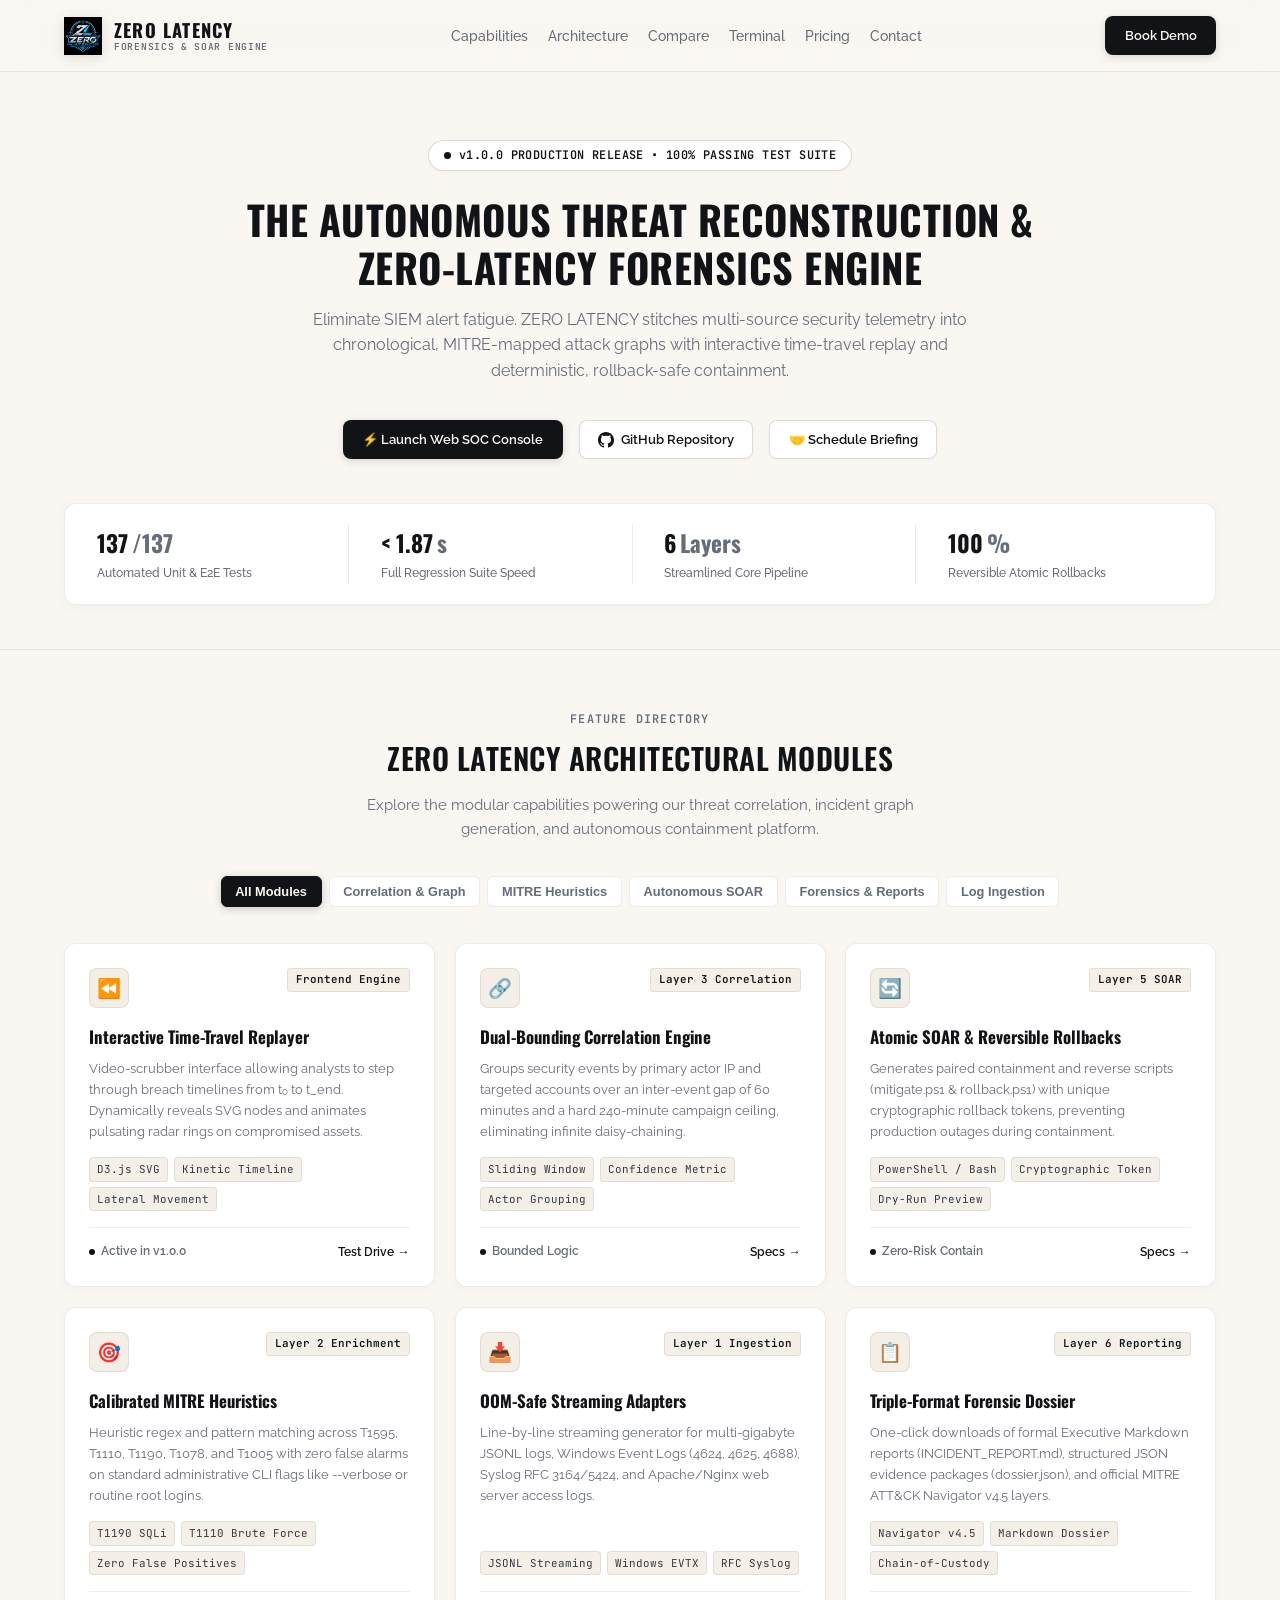
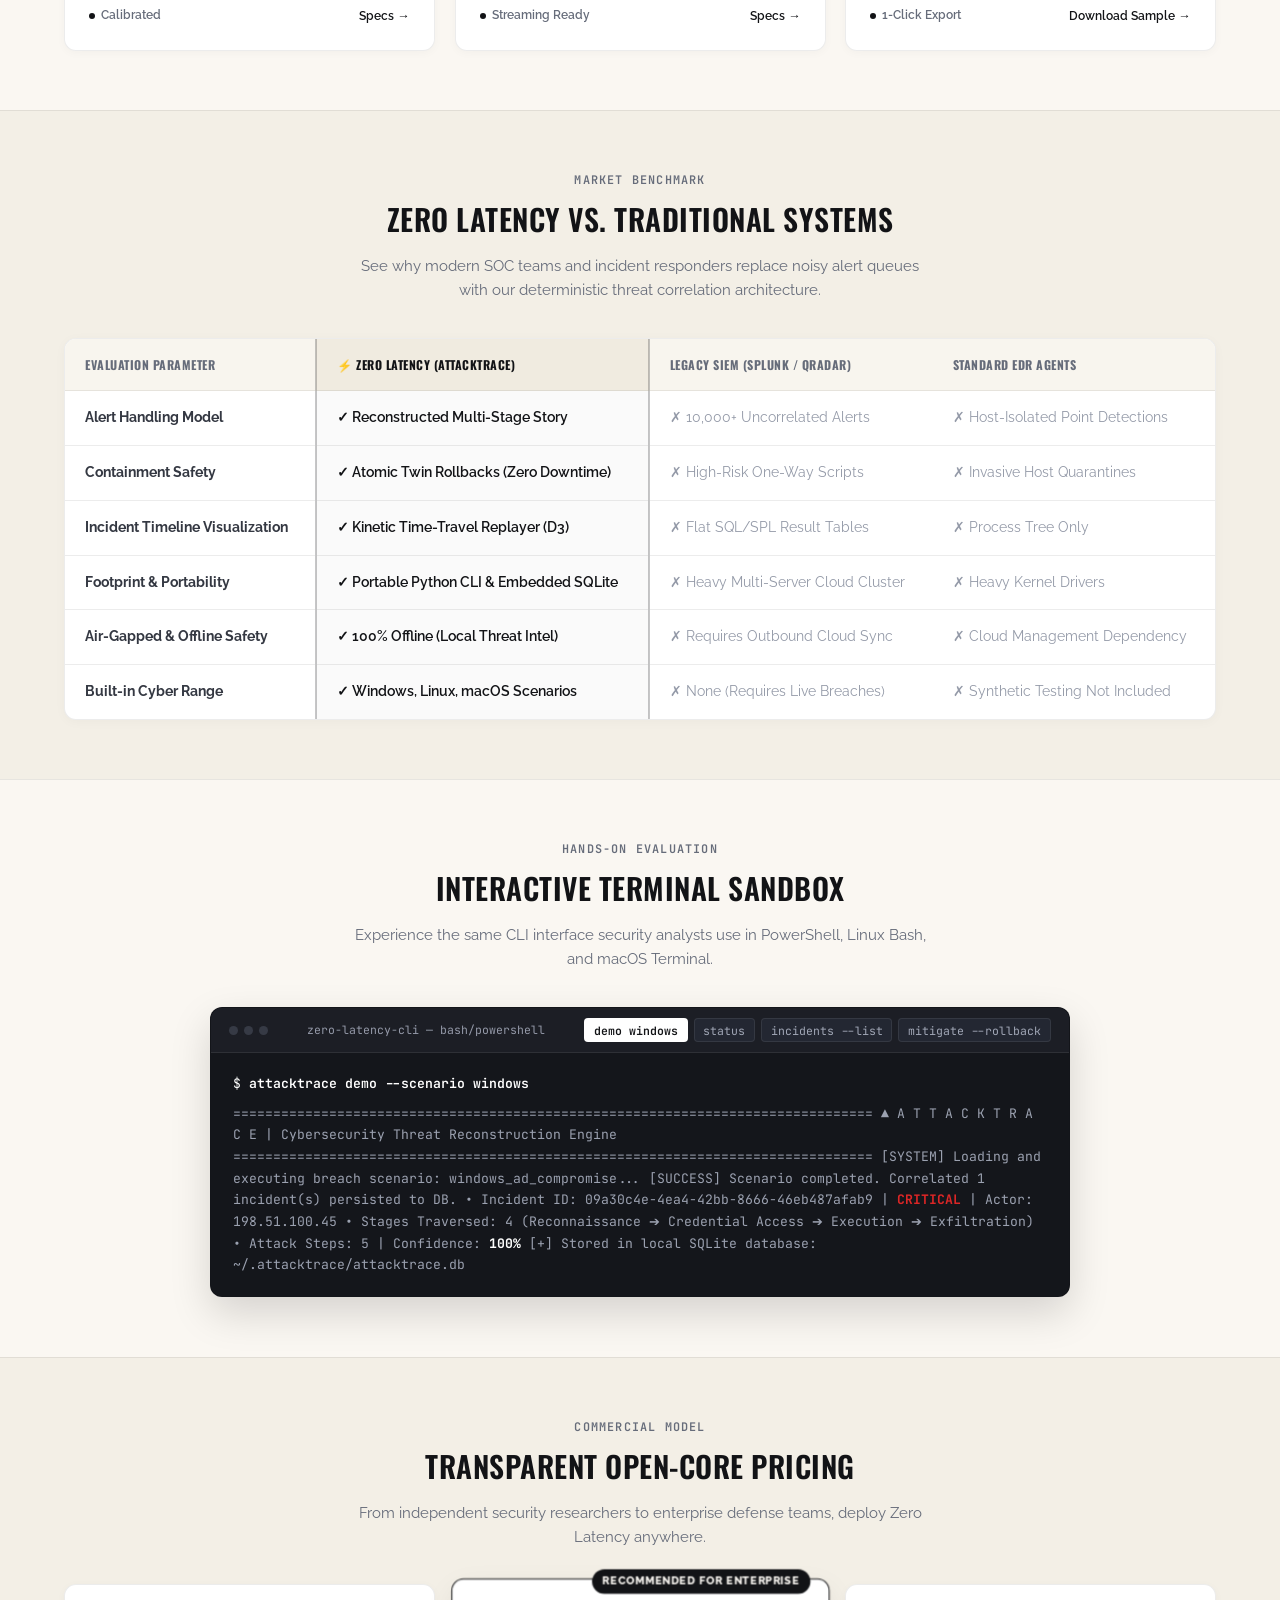
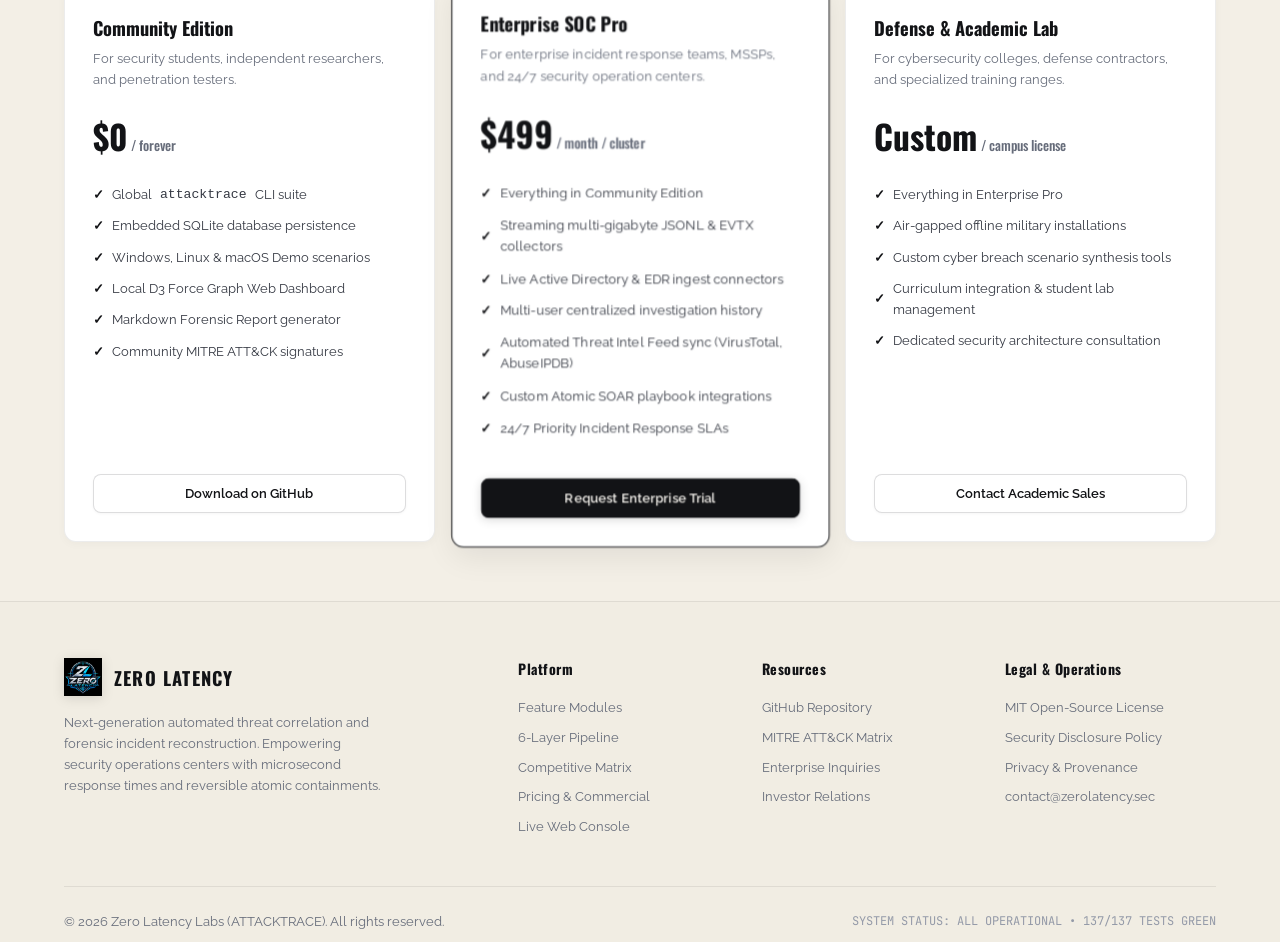
==== commit aab6fd14: "style: adopt Oswald for headings and Raleway for body wordings" ====
--- a/index.html
+++ b/index.html
@@ -6,10 +6,10 @@
   <title>ZERO LATENCY — Threat Reconstruction & Autonomous Forensics</title>
   <meta name="description" content="Zero Latency provides high-fidelity threat correlation, attack graph reconstruction, and atomic SOAR containment for modern SOCs.">
   
-  <!-- Google Fonts: Inter & Outfit & JetBrains Mono -->
+  <!-- Google Fonts: Oswald (Headings) & Raleway (Body Wordings) & JetBrains Mono -->
   <link rel="preconnect" href="https://fonts.googleapis.com">
   <link rel="preconnect" href="https://fonts.gstatic.com" crossorigin>
-  <link href="https://fonts.googleapis.com/css2?family=Inter:wght@300;400;500;600;700&family=JetBrains+Mono:wght@400;500;600&family=Outfit:wght@500;600;700;800&display=swap" rel="stylesheet">
+  <link href="https://fonts.googleapis.com/css2?family=JetBrains+Mono:wght@400;500;600&family=Oswald:wght@500;600;700&family=Raleway:wght@300;400;500;600;700;800&display=swap" rel="stylesheet">
   
   <link rel="stylesheet" href="style.css">
   <link rel="icon" type="image/png" href="assets/logo.png">
--- a/style.css
+++ b/style.css
@@ -37,9 +37,9 @@
   --status-rose: #dc2626;         /* Crisp rose red */
   --status-blue: #2563eb;         /* Crisp blue */
 
-  /* Typography */
-  --font-heading: 'Outfit', -apple-system, BlinkMacSystemFont, sans-serif;
-  --font-body: 'Inter', -apple-system, BlinkMacSystemFont, sans-serif;
+  /* Typography: Oswald (Headings 03) & Raleway (Body Wordings 01) */
+  --font-heading: 'Oswald', sans-serif;
+  --font-body: 'Raleway', sans-serif;
   --font-mono: 'JetBrains Mono', 'Fira Code', monospace;
 
   --transition-smooth: all 0.25s cubic-bezier(0.16, 1, 0.3, 1);
@@ -180,9 +180,9 @@
 
 .brand-title {
   font-family: var(--font-heading);
-  font-size: 1.05rem;
-  font-weight: 800;
-  letter-spacing: 0.8px;
+  font-size: 1.15rem;
+  font-weight: 700;
+  letter-spacing: 1.2px;
   color: var(--text-primary);
   text-transform: uppercase;
   white-space: nowrap;
@@ -376,12 +376,13 @@
 /* Reduced headline text size */
 .hero-title {
   font-family: var(--font-heading);
-  font-size: 2.35rem;             /* Reduced from 3.5rem to clean compact proportion */
-  font-weight: 800;
+  font-size: 2.5rem;
+  font-weight: 700;
   line-height: 1.2;
   margin-bottom: 1rem;
-  letter-spacing: -0.4px;
-  color: var(--text-primary);
+  letter-spacing: 0.5px;
+  color: var(--text-primary);
+  text-transform: uppercase;
 }
 
 .hero-title .gradient-text {
@@ -479,10 +480,12 @@
 /* Reduced section title font size */
 .section-title {
   font-family: var(--font-heading);
-  font-size: 1.75rem;             /* Reduced from 2.25rem */
-  font-weight: 700;
+  font-size: 1.85rem;
+  font-weight: 600;
   color: var(--text-primary);
   margin-bottom: 0.65rem;
+  text-transform: uppercase;
+  letter-spacing: 0.5px;
 }
 
 .section-desc {
@@ -1101,11 +1104,13 @@
 
 .contact-info-col h1 {
   font-family: var(--font-heading);
-  font-size: 2.1rem;             /* Reduced from 2.75rem */
-  font-weight: 800;
+  font-size: 2.25rem;
+  font-weight: 700;
   line-height: 1.2;
   margin-bottom: 0.85rem;
   color: var(--text-primary);
+  text-transform: uppercase;
+  letter-spacing: 0.5px;
 }
 
 .contact-info-col p {
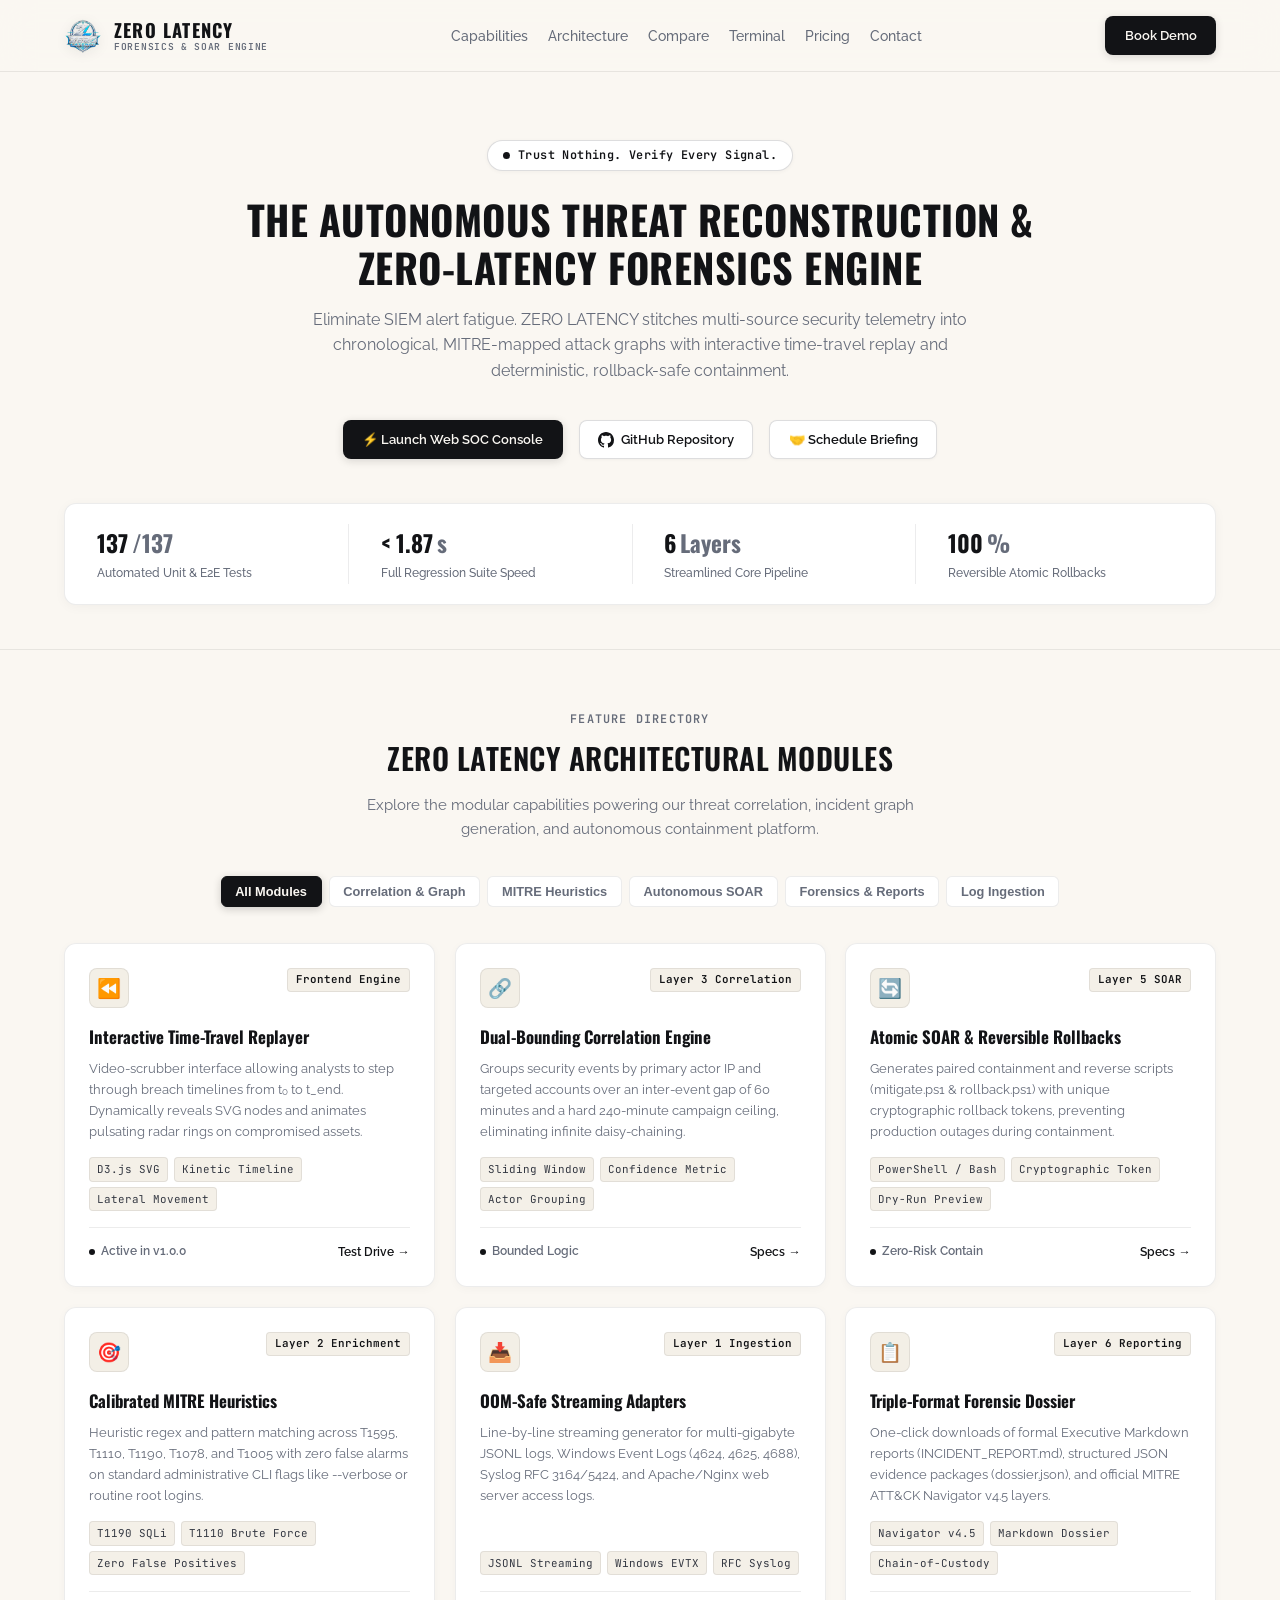
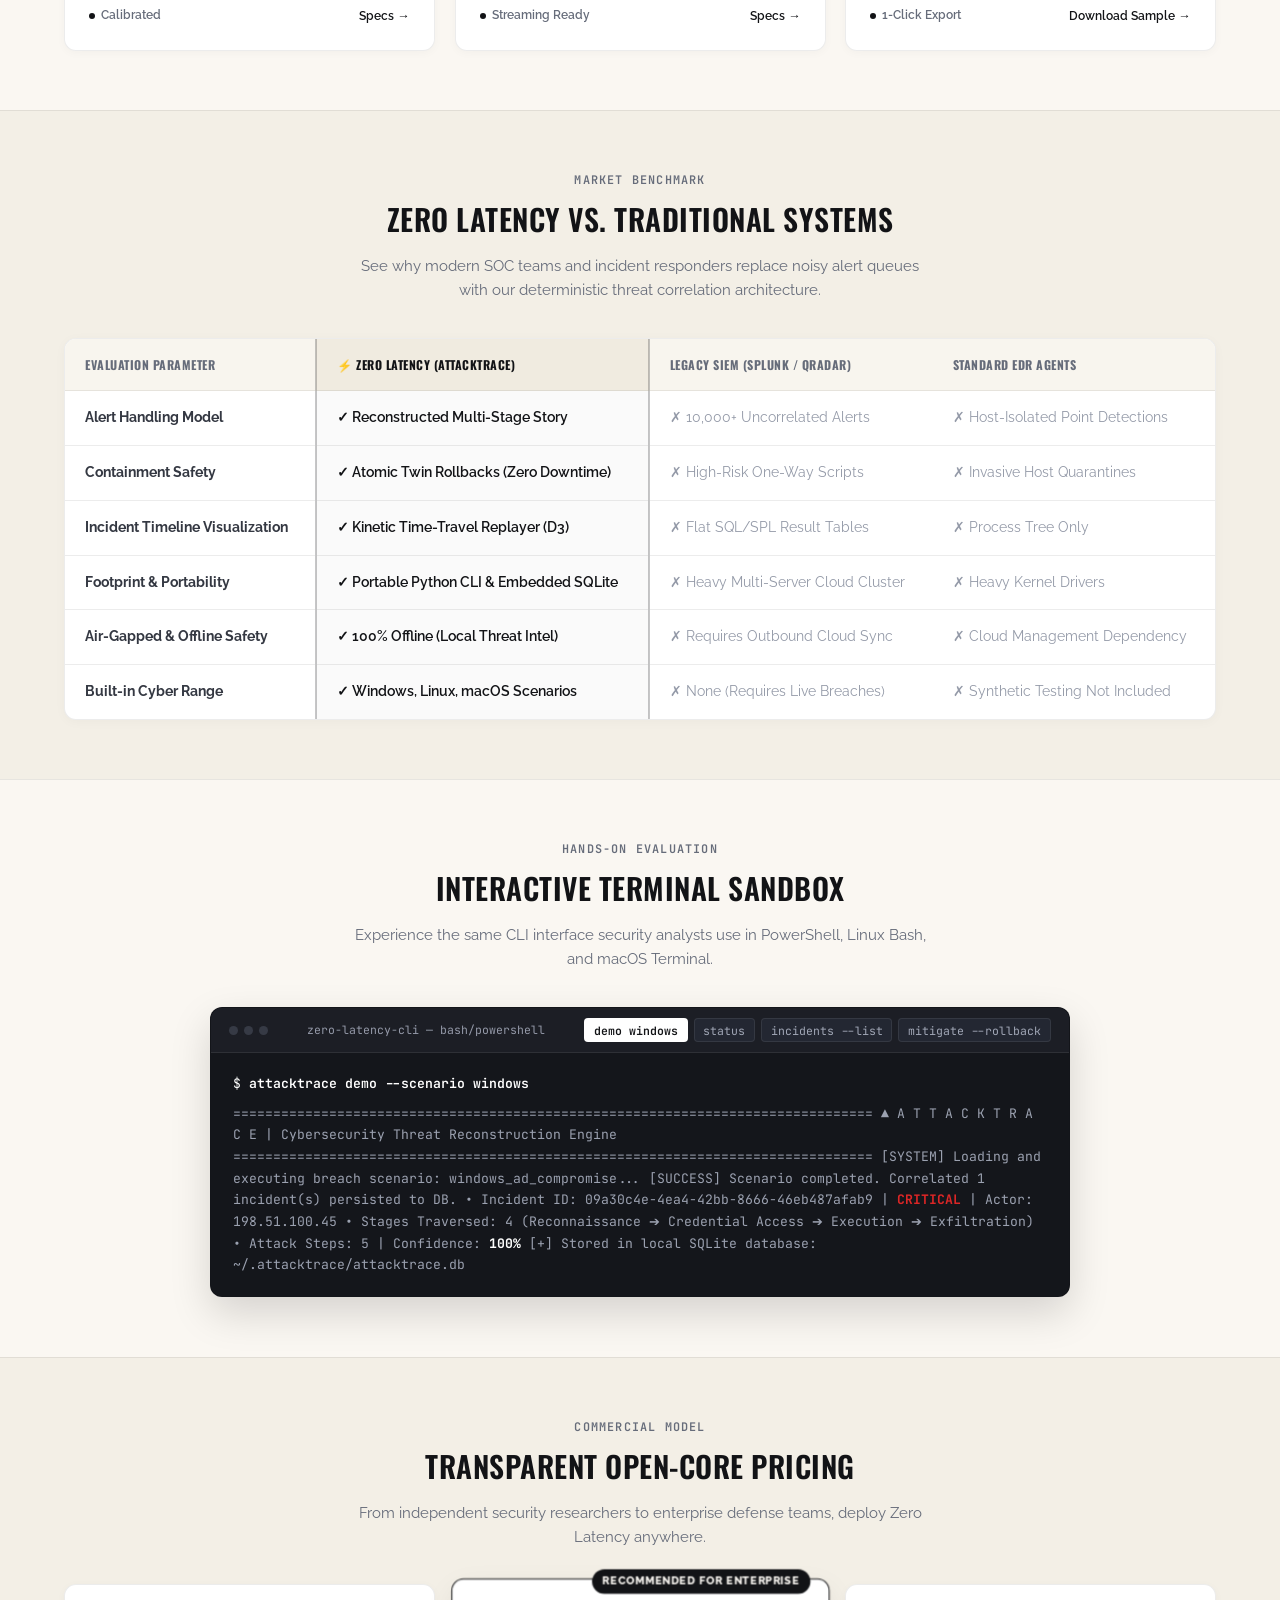
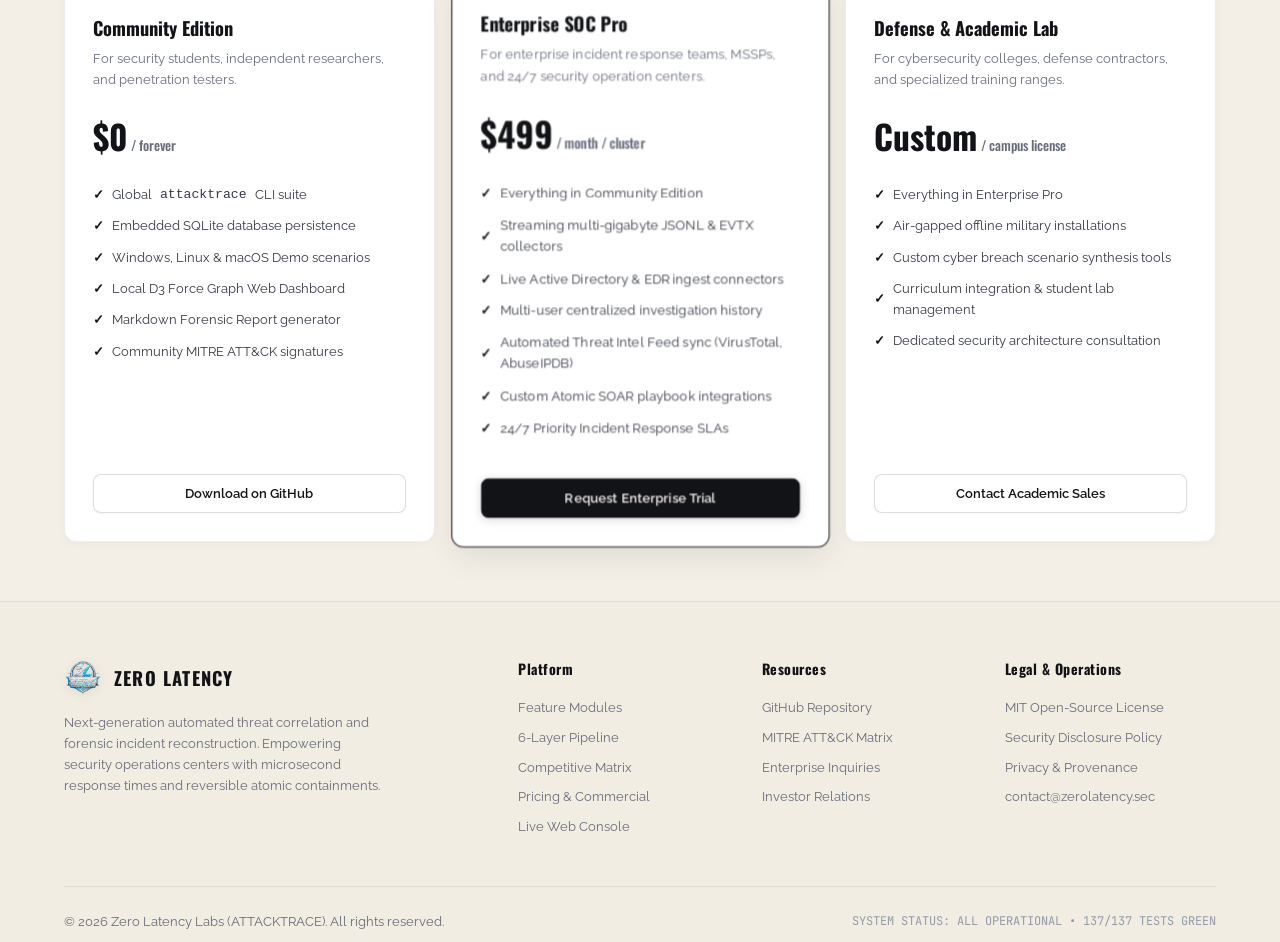
==== commit 2fcc0cbf: "feat: transparent logo background and add 5-word cybersecurity quote" ====
--- a/index.html
+++ b/index.html
@@ -55,7 +55,7 @@
     <div class="container">
       <div class="hero-badge-wrap">
         <span class="pulse-dot"></span>
-        <span class="hero-badge-text">v1.0.0 PRODUCTION RELEASE • 100% PASSING TEST SUITE</span>
+        <span class="hero-badge-text">Trust Nothing. Verify Every Signal.</span>
       </div>
 
       <h1 class="hero-title">
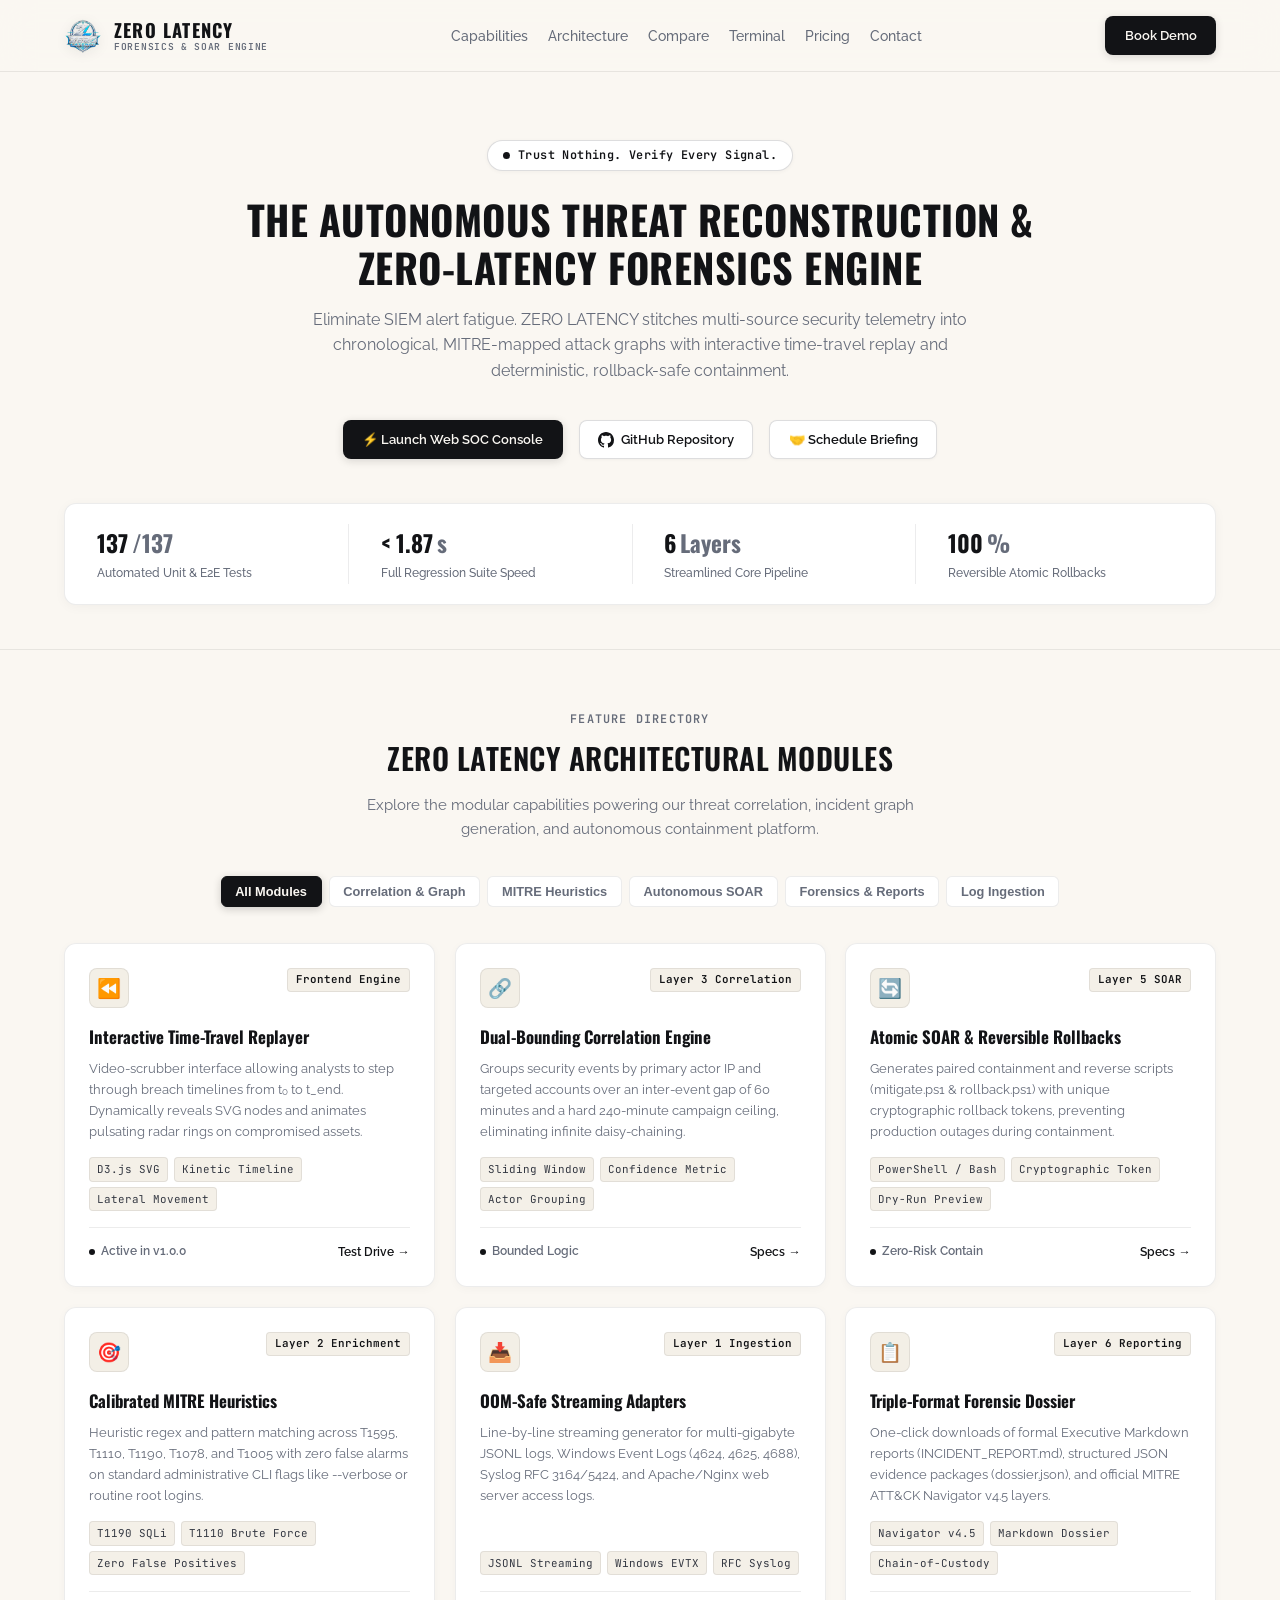
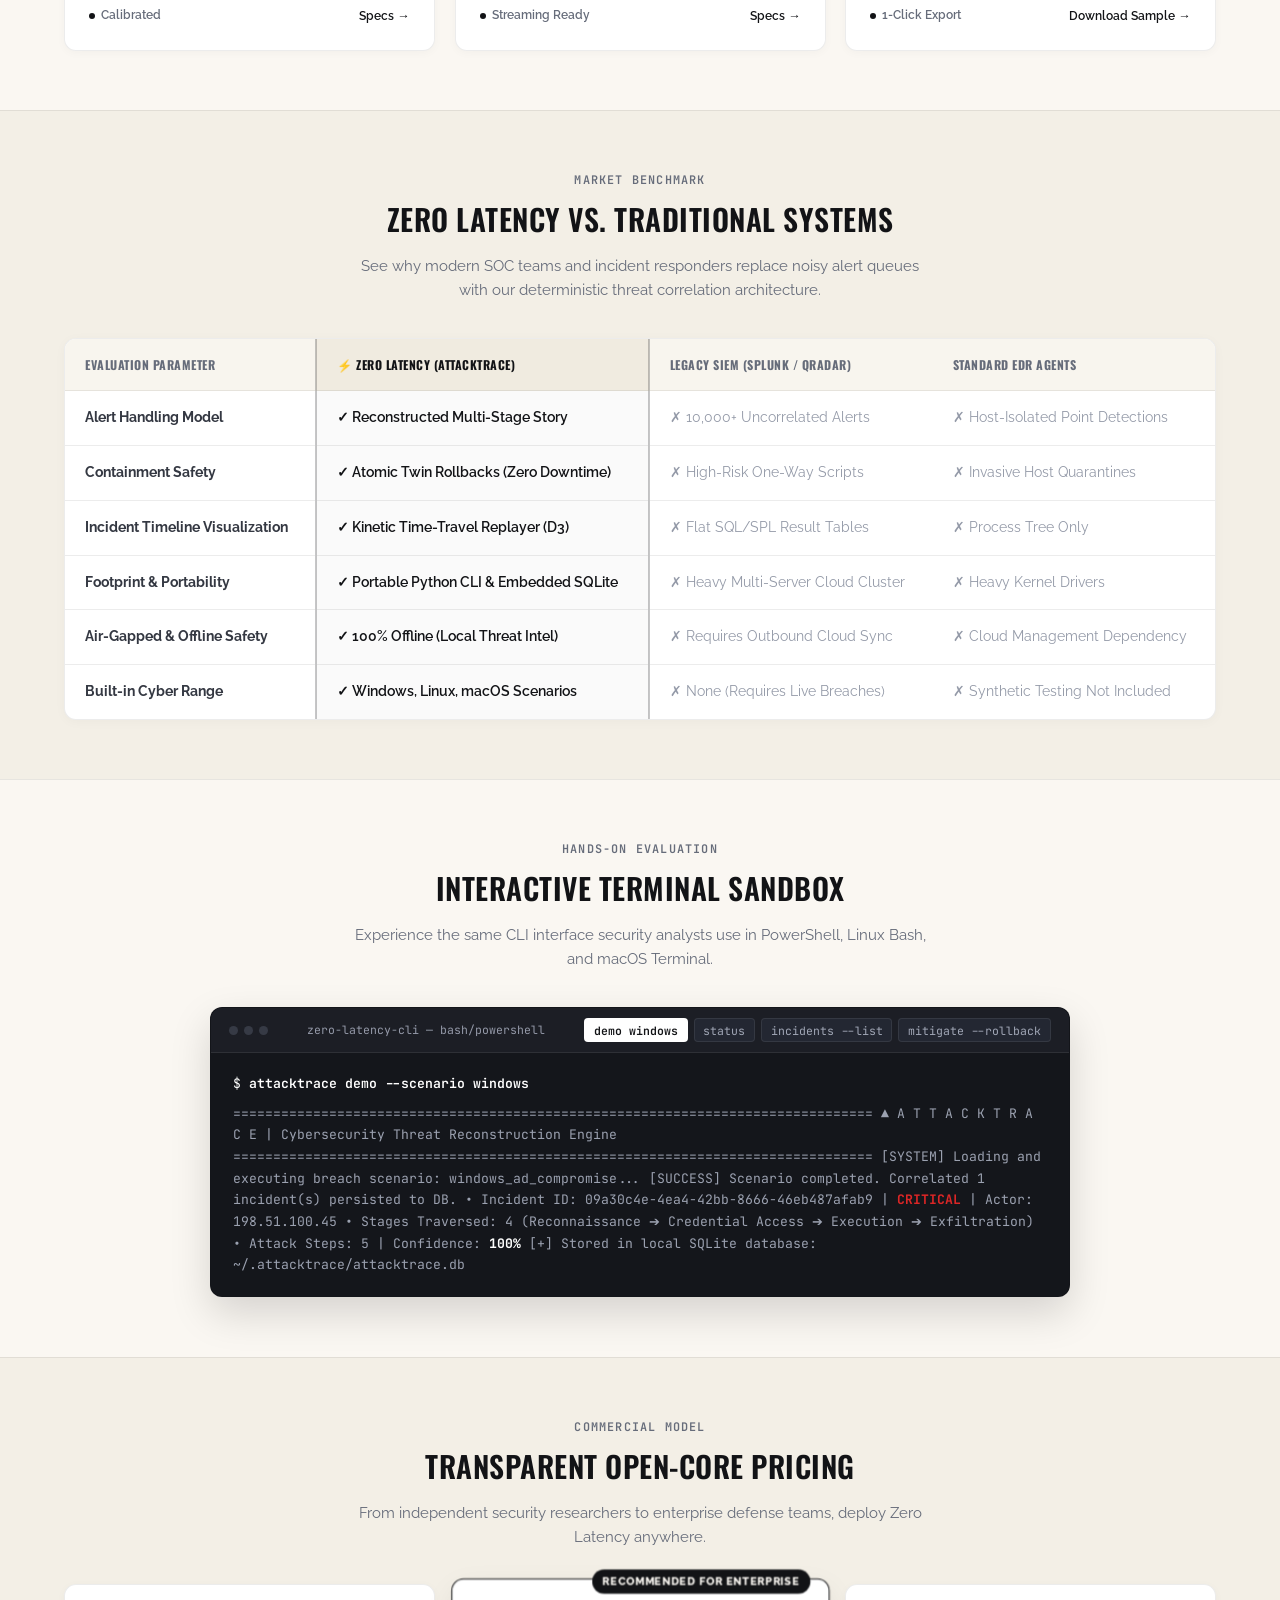
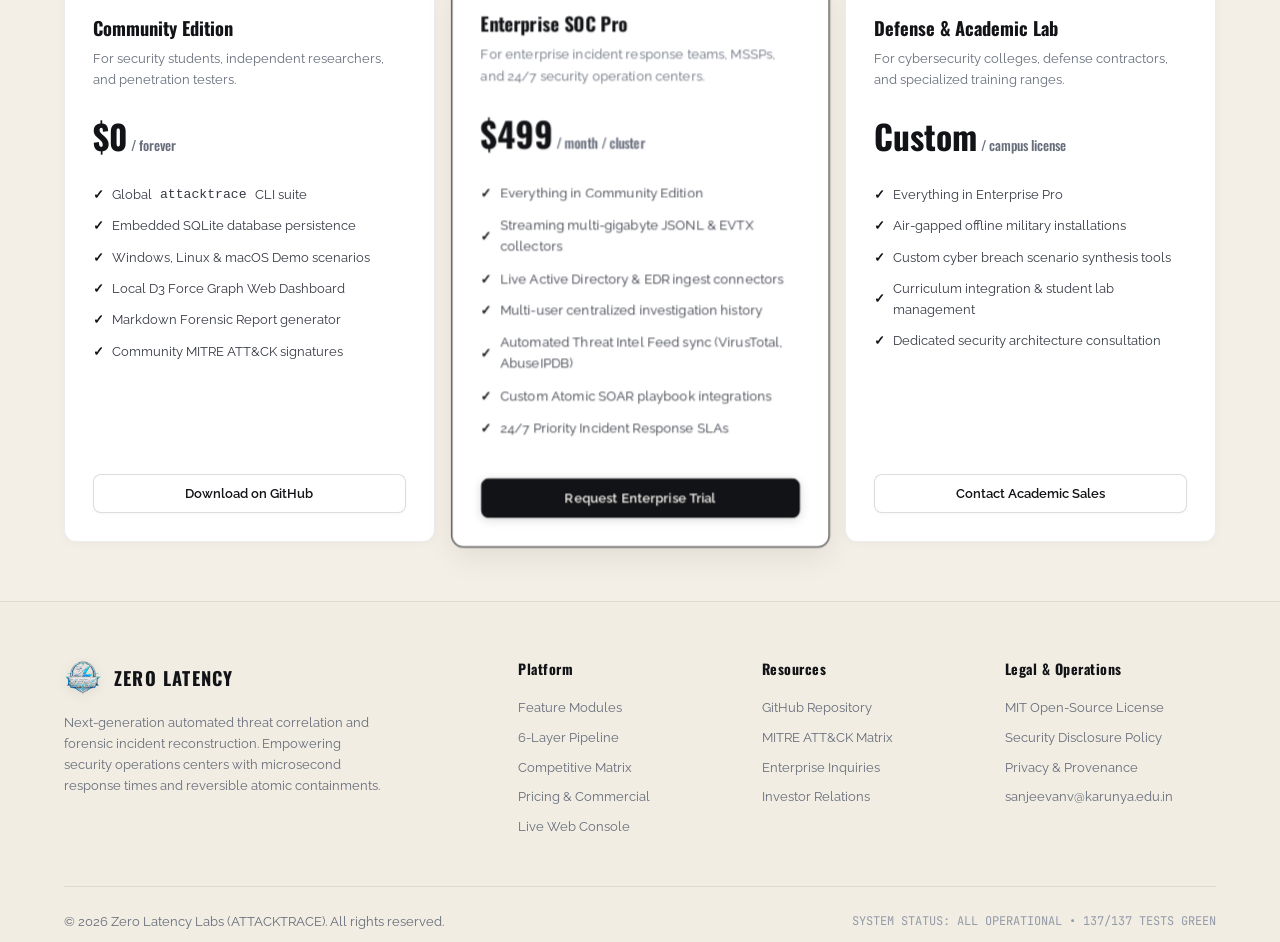
==== commit 6ce08bef: "feat(contact): connect inbound forms and inquiries directly to sanjeevanv@karunya.edu.in" ====
--- a/index.html
+++ b/index.html
@@ -462,7 +462,7 @@
             <li><a href="#">MIT Open-Source License</a></li>
             <li><a href="#">Security Disclosure Policy</a></li>
             <li><a href="#">Privacy & Provenance</a></li>
-            <li><a href="mailto:engineering@attacktrace.io">contact@zerolatency.sec</a></li>
+            <li><a href="mailto:sanjeevanv@karunya.edu.in">sanjeevanv@karunya.edu.in</a></li>
           </ul>
         </div>
       </div>
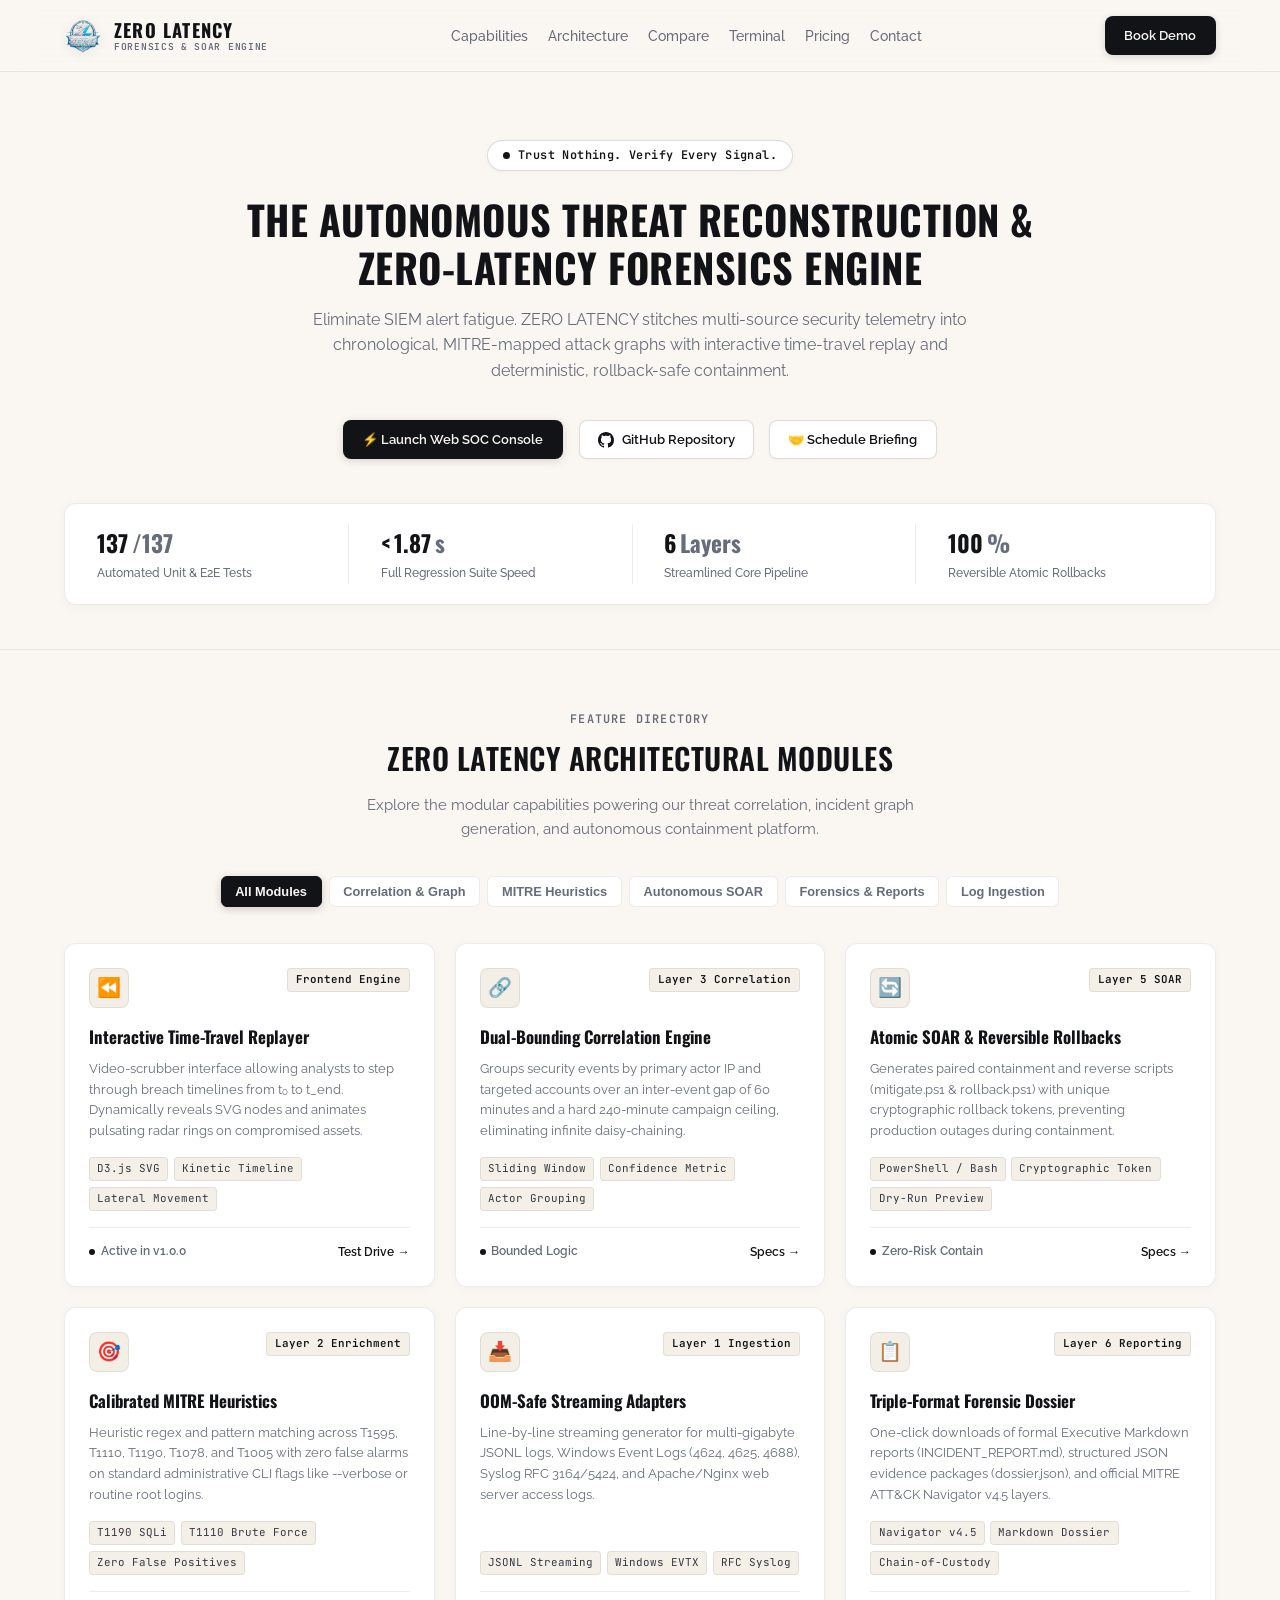
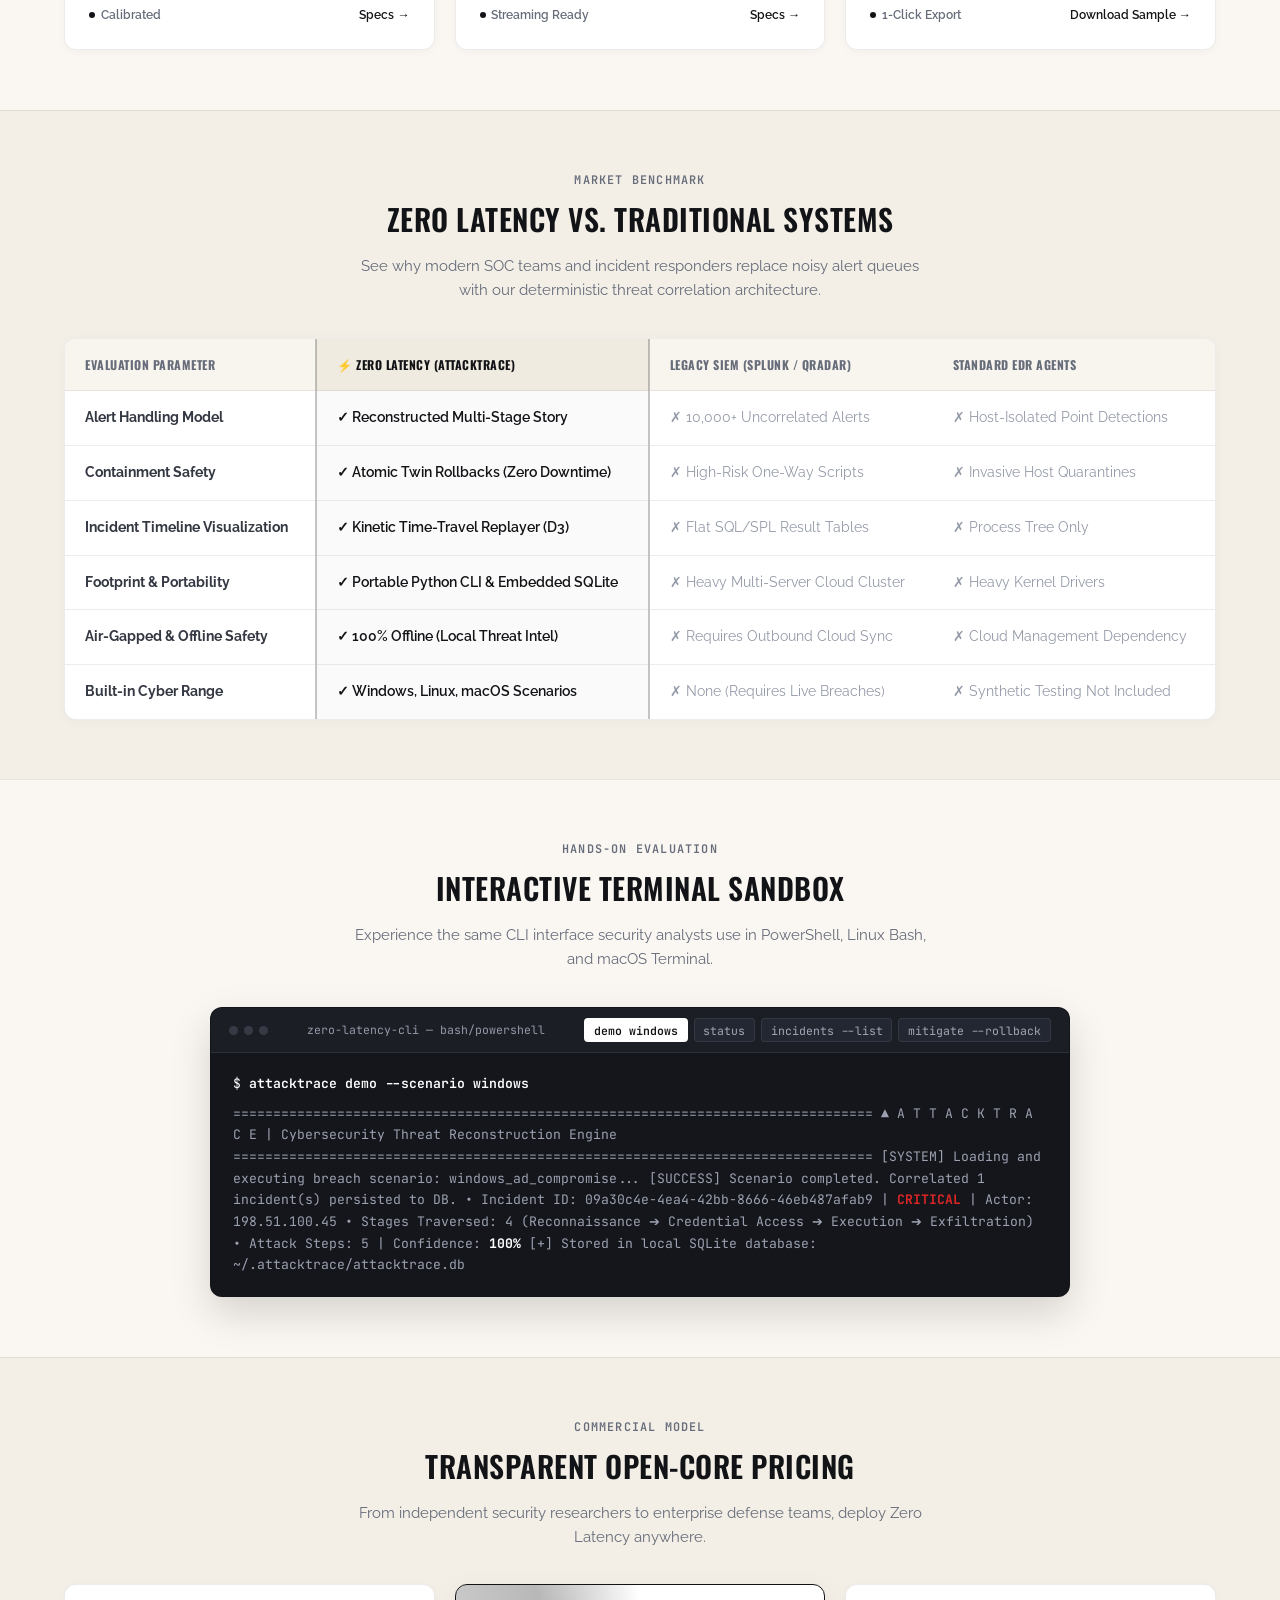
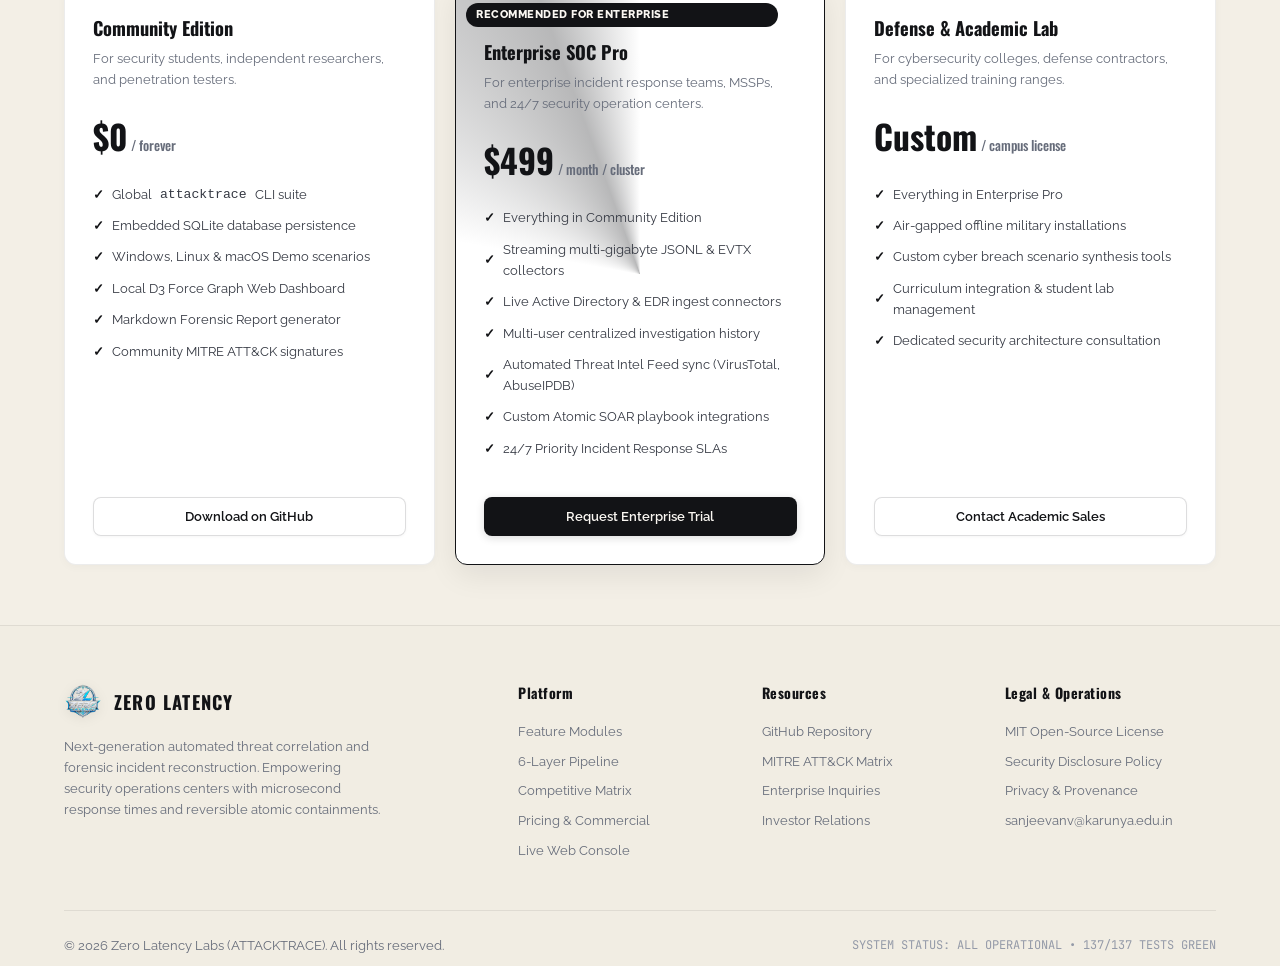
==== commit a82e3217: "feat: add Origin UI and Reactbits smooth side-slides, spotlight physics, and metric ticker" ====
--- a/index.html
+++ b/index.html
@@ -83,20 +83,20 @@
 
       <!-- Live Benchmarked Metric Bar -->
       <div class="metrics-grid">
-        <div class="metric-item">
-          <div class="metric-value">137<span class="accent">/137</span></div>
+        <div class="metric-item reveal-left">
+          <div class="metric-value"><span class="counter" data-target="137">0</span><span class="accent">/137</span></div>
           <div class="metric-label">Automated Unit & E2E Tests</div>
         </div>
-        <div class="metric-item">
-          <div class="metric-value">&lt; 1.87<span class="accent">s</span></div>
+        <div class="metric-item reveal">
+          <div class="metric-value">&lt; <span class="counter" data-target="1.87" data-decimals="2">0.00</span><span class="accent">s</span></div>
           <div class="metric-label">Full Regression Suite Speed</div>
         </div>
-        <div class="metric-item">
-          <div class="metric-value">6<span class="accent"> Layers</span></div>
+        <div class="metric-item reveal">
+          <div class="metric-value"><span class="counter" data-target="6">0</span><span class="accent"> Layers</span></div>
           <div class="metric-label">Streamlined Core Pipeline</div>
         </div>
-        <div class="metric-item">
-          <div class="metric-value">100<span class="accent">%</span></div>
+        <div class="metric-item reveal-right">
+          <div class="metric-value"><span class="counter" data-target="100">0</span><span class="accent">%</span></div>
           <div class="metric-label">Reversible Atomic Rollbacks</div>
         </div>
       </div>
--- a/style.css
+++ b/style.css
@@ -93,38 +93,268 @@
 }
 
 /* ==========================================================================
-   REACTBITS SCROLL REVEAL ANIMATIONS
+   REACTBITS & ORIGIN UI CINEMATIC ANIMATION SYSTEM
+   Side-slide physics, spotlight cards, border-beam, and spring transitions
    ========================================================================== */
 .reveal {
   opacity: 0;
-  transform: translateY(24px);
-  filter: blur(4px);
-  transition: var(--transition-reveal);
+  transform: translateY(28px);
+  filter: blur(5px);
+  transition: opacity 0.75s cubic-bezier(0.16, 1, 0.3, 1),
+              transform 0.75s cubic-bezier(0.16, 1, 0.3, 1),
+              filter 0.75s cubic-bezier(0.16, 1, 0.3, 1);
   will-change: opacity, transform, filter;
 }
 
-.reveal.revealed {
+.reveal-left {
+  opacity: 0;
+  transform: translateX(-45px);
+  filter: blur(6px);
+  transition: opacity 0.8s cubic-bezier(0.16, 1, 0.3, 1),
+              transform 0.8s cubic-bezier(0.16, 1, 0.3, 1),
+              filter 0.8s cubic-bezier(0.16, 1, 0.3, 1);
+  will-change: opacity, transform, filter;
+}
+
+.reveal-right {
+  opacity: 0;
+  transform: translateX(45px);
+  filter: blur(6px);
+  transition: opacity 0.8s cubic-bezier(0.16, 1, 0.3, 1),
+              transform 0.8s cubic-bezier(0.16, 1, 0.3, 1),
+              filter 0.8s cubic-bezier(0.16, 1, 0.3, 1);
+  will-change: opacity, transform, filter;
+}
+
+.reveal-scale {
+  opacity: 0;
+  transform: scale(0.94);
+  filter: blur(6px);
+  transition: opacity 0.85s cubic-bezier(0.16, 1, 0.3, 1),
+              transform 0.85s cubic-bezier(0.16, 1, 0.3, 1),
+              filter 0.85s cubic-bezier(0.16, 1, 0.3, 1);
+  will-change: opacity, transform, filter;
+}
+
+.reveal.revealed,
+.reveal-left.revealed,
+.reveal-right.revealed,
+.reveal-scale.revealed {
   opacity: 1;
-  transform: translateY(0);
+  transform: translate(0, 0) scale(1);
   filter: blur(0);
 }
 
-/* Staggered children transitions */
-.tools-grid .tool-card:nth-child(1) { transition-delay: 0.05s; }
-.tools-grid .tool-card:nth-child(2) { transition-delay: 0.12s; }
-.tools-grid .tool-card:nth-child(3) { transition-delay: 0.19s; }
-.tools-grid .tool-card:nth-child(4) { transition-delay: 0.26s; }
-.tools-grid .tool-card:nth-child(5) { transition-delay: 0.33s; }
-.tools-grid .tool-card:nth-child(6) { transition-delay: 0.40s; }
-
+/* Reactbits Alternating Directional Side-Slide for Tools Grid */
+.tools-grid .tool-card:nth-child(1) {
+  opacity: 0;
+  transform: translateX(-40px);
+  filter: blur(5px);
+  transition: opacity 0.75s cubic-bezier(0.16, 1, 0.3, 1) 0.04s,
+              transform 0.75s cubic-bezier(0.16, 1, 0.3, 1) 0.04s,
+              filter 0.75s cubic-bezier(0.16, 1, 0.3, 1) 0.04s;
+}
+.tools-grid .tool-card:nth-child(2) {
+  opacity: 0;
+  transform: translateY(32px);
+  filter: blur(5px);
+  transition: opacity 0.75s cubic-bezier(0.16, 1, 0.3, 1) 0.12s,
+              transform 0.75s cubic-bezier(0.16, 1, 0.3, 1) 0.12s,
+              filter 0.75s cubic-bezier(0.16, 1, 0.3, 1) 0.12s;
+}
+.tools-grid .tool-card:nth-child(3) {
+  opacity: 0;
+  transform: translateX(40px);
+  filter: blur(5px);
+  transition: opacity 0.75s cubic-bezier(0.16, 1, 0.3, 1) 0.20s,
+              transform 0.75s cubic-bezier(0.16, 1, 0.3, 1) 0.20s,
+              filter 0.75s cubic-bezier(0.16, 1, 0.3, 1) 0.20s;
+}
+.tools-grid .tool-card:nth-child(4) {
+  opacity: 0;
+  transform: translateX(-40px);
+  filter: blur(5px);
+  transition: opacity 0.75s cubic-bezier(0.16, 1, 0.3, 1) 0.28s,
+              transform 0.75s cubic-bezier(0.16, 1, 0.3, 1) 0.28s,
+              filter 0.75s cubic-bezier(0.16, 1, 0.3, 1) 0.28s;
+}
+.tools-grid .tool-card:nth-child(5) {
+  opacity: 0;
+  transform: translateY(32px);
+  filter: blur(5px);
+  transition: opacity 0.75s cubic-bezier(0.16, 1, 0.3, 1) 0.36s,
+              transform 0.75s cubic-bezier(0.16, 1, 0.3, 1) 0.36s,
+              filter 0.75s cubic-bezier(0.16, 1, 0.3, 1) 0.36s;
+}
+.tools-grid .tool-card:nth-child(6) {
+  opacity: 0;
+  transform: translateX(40px);
+  filter: blur(5px);
+  transition: opacity 0.75s cubic-bezier(0.16, 1, 0.3, 1) 0.44s,
+              transform 0.75s cubic-bezier(0.16, 1, 0.3, 1) 0.44s,
+              filter 0.75s cubic-bezier(0.16, 1, 0.3, 1) 0.44s;
+}
+
+.tools-grid .tool-card.revealed {
+  opacity: 1;
+  transform: translate(0, 0);
+  filter: blur(0);
+}
+
+/* Reactbits & Origin UI Spotlight Card Effect */
+.tool-card, .pricing-card, .trust-card {
+  position: relative;
+}
+
+.tool-card::after, .pricing-card::after, .trust-card::after {
+  content: "";
+  position: absolute;
+  inset: 0;
+  background: radial-gradient(400px circle at var(--mouse-x, -999px) var(--mouse-y, -999px), rgba(18, 19, 22, 0.04), transparent 75%);
+  pointer-events: none;
+  opacity: 0;
+  transition: opacity 0.3s ease;
+  z-index: 1;
+}
+
+.tool-card:hover::after, .pricing-card:hover::after, .trust-card:hover::after {
+  opacity: 1;
+}
+
+/* Metrics Stagger */
 .metrics-grid .metric-item:nth-child(1) { transition-delay: 0.06s; }
 .metrics-grid .metric-item:nth-child(2) { transition-delay: 0.14s; }
 .metrics-grid .metric-item:nth-child(3) { transition-delay: 0.22s; }
 .metrics-grid .metric-item:nth-child(4) { transition-delay: 0.30s; }
 
-.pricing-grid .pricing-card:nth-child(1) { transition-delay: 0.08s; }
-.pricing-grid .pricing-card:nth-child(2) { transition-delay: 0.16s; }
-.pricing-grid .pricing-card:nth-child(3) { transition-delay: 0.24s; }
+/* Pricing Grid Alternating Slide */
+.pricing-grid .pricing-card:nth-child(1) {
+  opacity: 0;
+  transform: translateX(-40px);
+  filter: blur(5px);
+  transition: opacity 0.75s cubic-bezier(0.16, 1, 0.3, 1) 0.08s,
+              transform 0.75s cubic-bezier(0.16, 1, 0.3, 1) 0.08s,
+              filter 0.75s cubic-bezier(0.16, 1, 0.3, 1) 0.08s;
+}
+.pricing-grid .pricing-card:nth-child(2) {
+  opacity: 0;
+  transform: translateY(36px) scale(0.97);
+  filter: blur(5px);
+  transition: opacity 0.75s cubic-bezier(0.16, 1, 0.3, 1) 0.18s,
+              transform 0.75s cubic-bezier(0.16, 1, 0.3, 1) 0.18s,
+              filter 0.75s cubic-bezier(0.16, 1, 0.3, 1) 0.18s;
+}
+.pricing-grid .pricing-card:nth-child(3) {
+  opacity: 0;
+  transform: translateX(40px);
+  filter: blur(5px);
+  transition: opacity 0.75s cubic-bezier(0.16, 1, 0.3, 1) 0.28s,
+              transform 0.75s cubic-bezier(0.16, 1, 0.3, 1) 0.28s,
+              filter 0.75s cubic-bezier(0.16, 1, 0.3, 1) 0.28s;
+}
+.pricing-grid .pricing-card.revealed {
+  opacity: 1;
+  transform: translate(0, 0) scale(1);
+  filter: blur(0);
+}
+
+/* Contact Side-Slide Physics */
+.contact-layout .contact-info-col {
+  opacity: 0;
+  transform: translateX(-45px);
+  filter: blur(6px);
+  transition: opacity 0.8s cubic-bezier(0.16, 1, 0.3, 1),
+              transform 0.8s cubic-bezier(0.16, 1, 0.3, 1),
+              filter 0.8s cubic-bezier(0.16, 1, 0.3, 1);
+}
+.contact-layout .form-card {
+  opacity: 0;
+  transform: translateX(45px);
+  filter: blur(6px);
+  transition: opacity 0.8s cubic-bezier(0.16, 1, 0.3, 1) 0.15s,
+              transform 0.8s cubic-bezier(0.16, 1, 0.3, 1) 0.15s,
+              filter 0.8s cubic-bezier(0.16, 1, 0.3, 1) 0.15s;
+}
+.contact-layout .contact-info-col.revealed,
+.contact-layout .form-card.revealed {
+  opacity: 1;
+  transform: translateX(0);
+  filter: blur(0);
+}
+
+/* Comparison Matrix & Terminal Cinematic Glide */
+.compare-table-wrap {
+  opacity: 0;
+  transform: translateY(40px) scale(0.98);
+  filter: blur(6px);
+  transition: opacity 0.85s cubic-bezier(0.16, 1, 0.3, 1),
+              transform 0.85s cubic-bezier(0.16, 1, 0.3, 1),
+              filter 0.85s cubic-bezier(0.16, 1, 0.3, 1);
+}
+.compare-table-wrap.revealed {
+  opacity: 1;
+  transform: translateY(0) scale(1);
+  filter: blur(0);
+}
+
+.terminal-box {
+  opacity: 0;
+  transform: translateY(45px) scale(0.97);
+  filter: blur(6px);
+  transition: opacity 0.85s cubic-bezier(0.16, 1, 0.3, 1),
+              transform 0.85s cubic-bezier(0.16, 1, 0.3, 1),
+              filter 0.85s cubic-bezier(0.16, 1, 0.3, 1);
+}
+.terminal-box.revealed {
+  opacity: 1;
+  transform: translateY(0) scale(1);
+  filter: blur(0);
+}
+
+/* Origin UI Border-Beam on Featured Card */
+.pricing-card.featured {
+  position: relative;
+  overflow: hidden;
+}
+
+.pricing-card.featured::before {
+  content: "";
+  position: absolute;
+  top: -50%;
+  left: -50%;
+  width: 200%;
+  height: 200%;
+  background: conic-gradient(from 0deg, transparent 0deg, transparent 280deg, rgba(18, 19, 22, 0.3) 340deg, transparent 360deg);
+  animation: border-beam-spin 6s linear infinite;
+  pointer-events: none;
+  z-index: 0;
+}
+
+@keyframes border-beam-spin {
+  0% { transform: rotate(0deg); }
+  100% { transform: rotate(360deg); }
+}
+
+.pricing-card.featured > * {
+  position: relative;
+  z-index: 2;
+}
+
+/* Origin UI Spring Buttons */
+.btn {
+  transition: transform 0.22s cubic-bezier(0.34, 1.56, 0.64, 1), 
+              box-shadow 0.22s ease, 
+              background 0.22s ease;
+  will-change: transform;
+}
+
+.btn:hover {
+  transform: translateY(-2px) scale(1.02);
+}
+
+.btn:active {
+  transform: translateY(1px) scale(0.98);
+}
 
 /* ==========================================================================
    NAVIGATION BAR
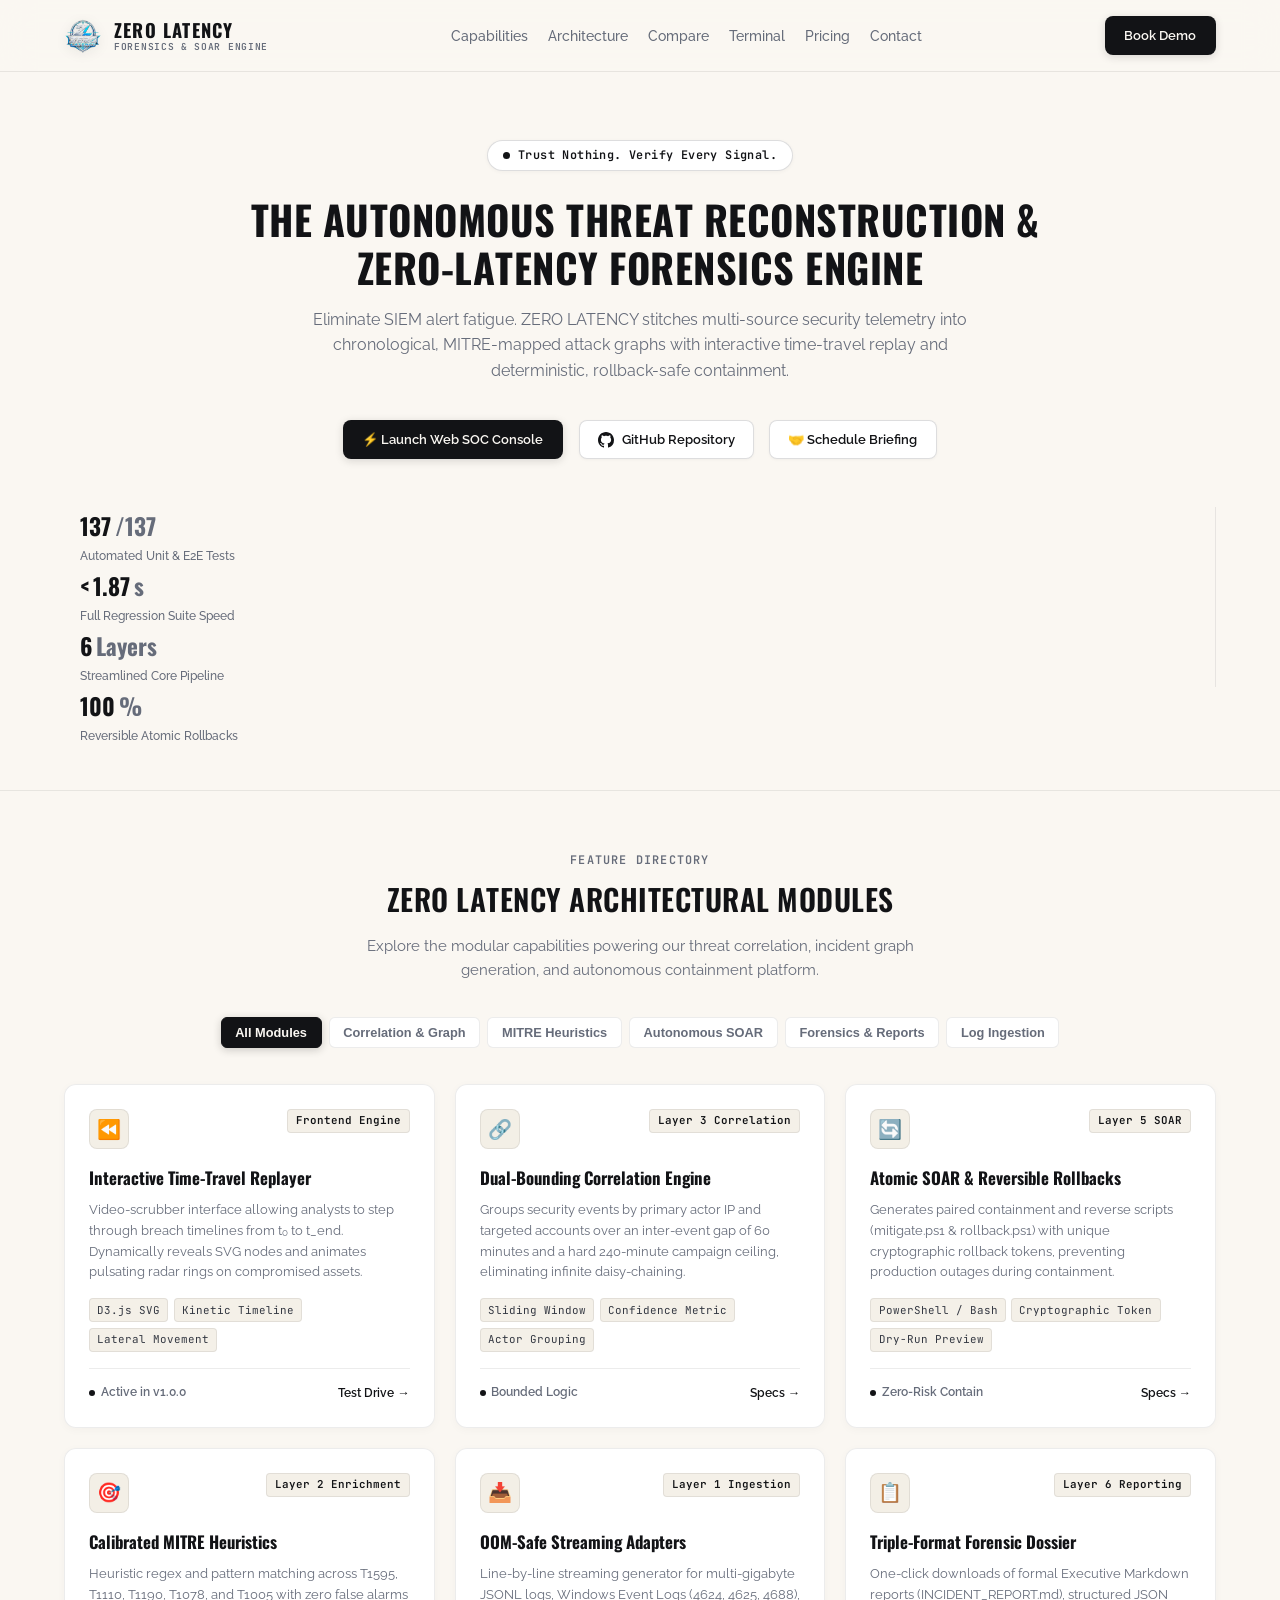
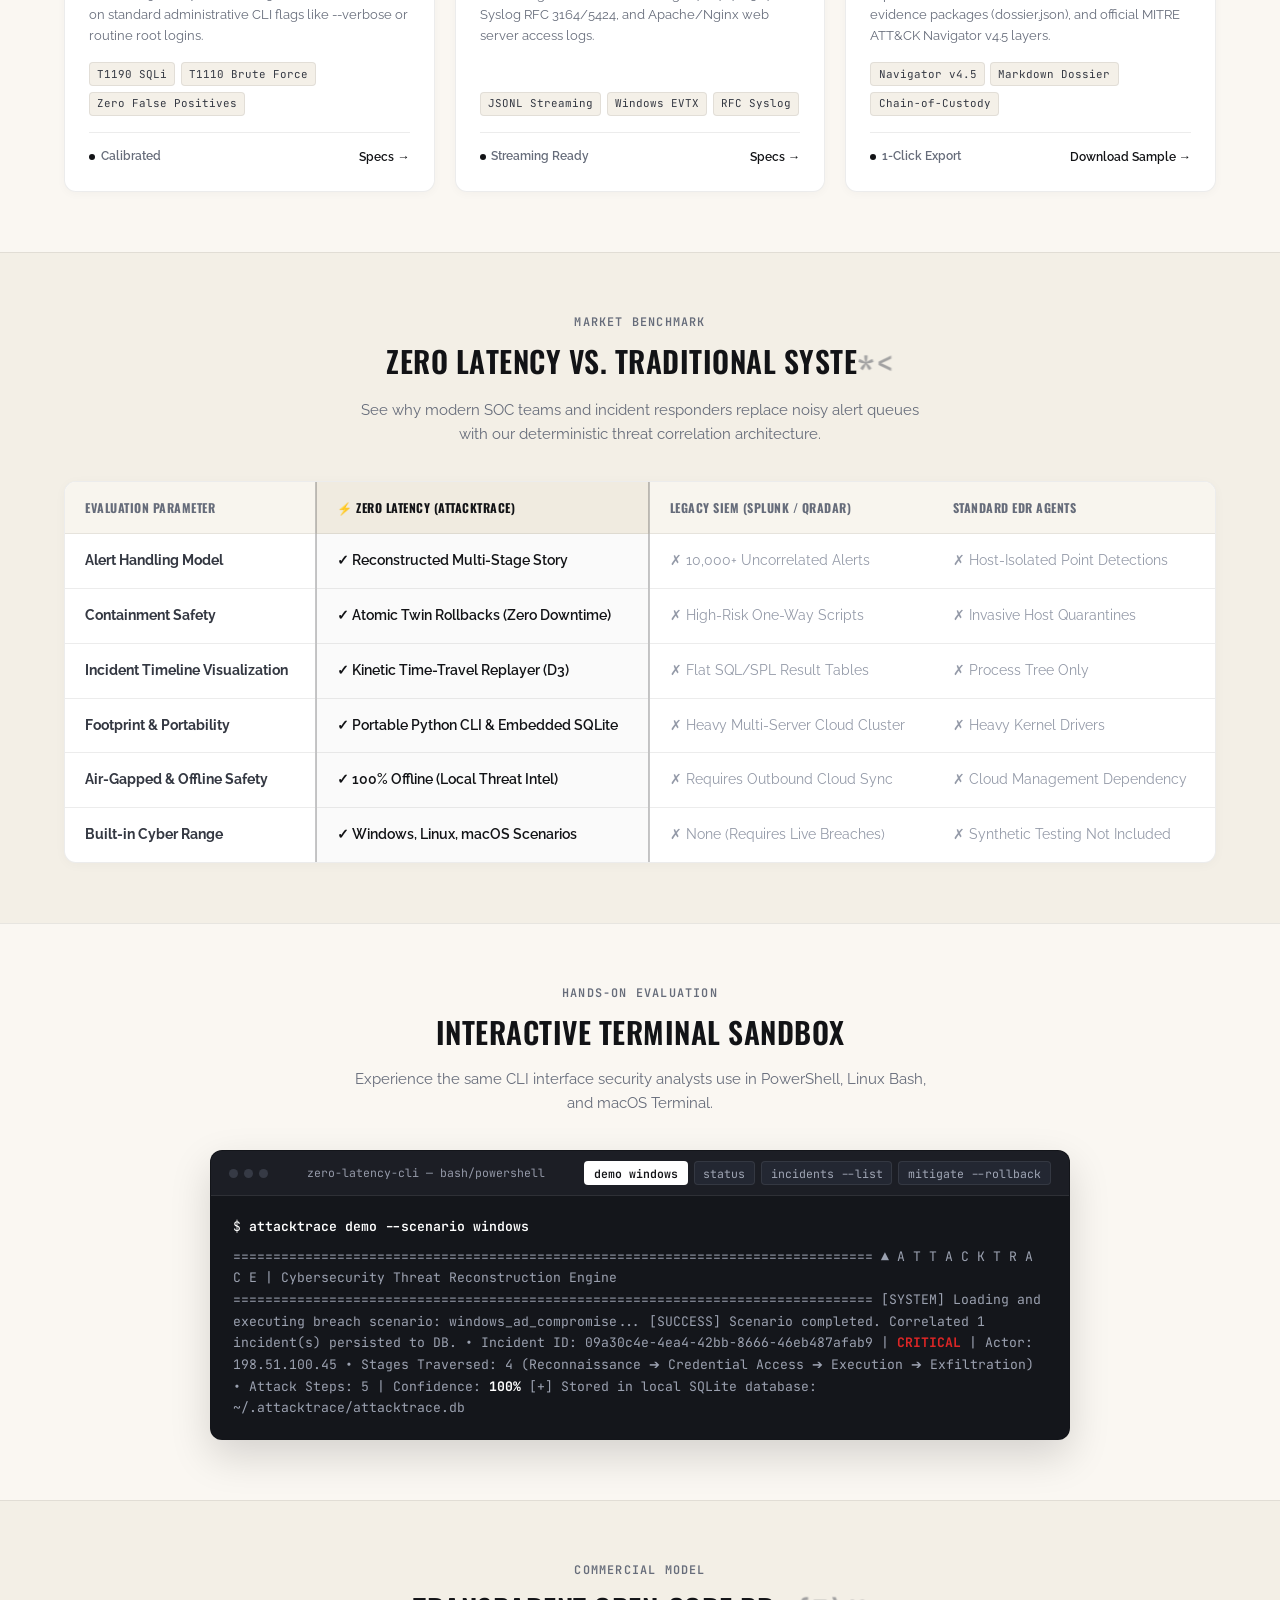
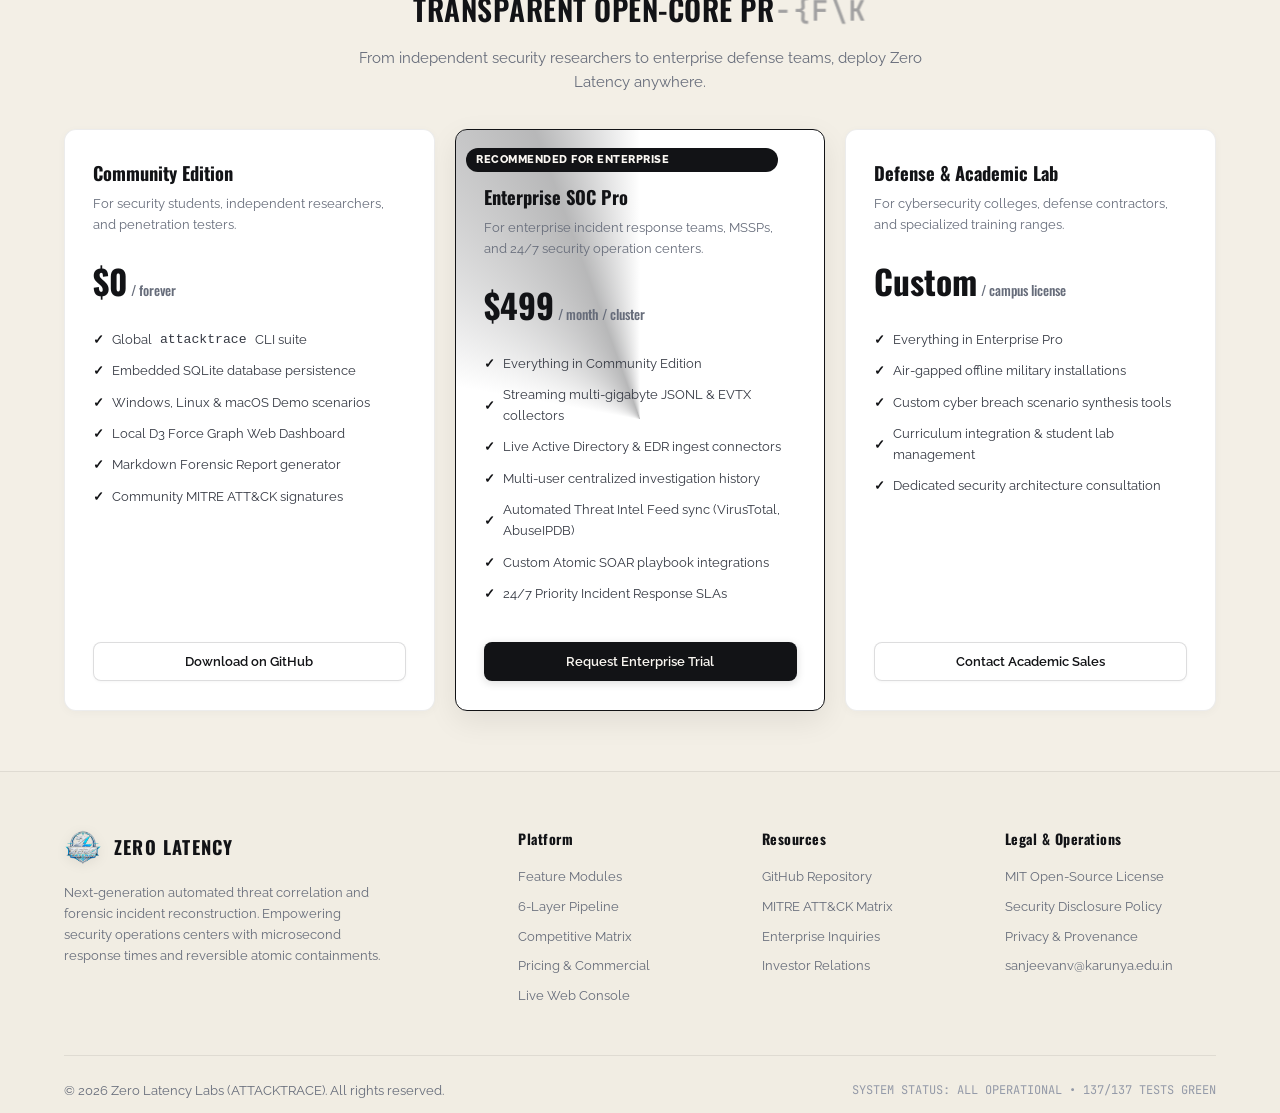
==== commit 84bf9bf2: "feat: integrate Reactbits DecryptedText hacker cipher headings and smooth blur cascade" ====
--- a/index.html
+++ b/index.html
@@ -53,12 +53,12 @@
        ======================================================================== -->
   <section class="hero">
     <div class="container">
-      <div class="hero-badge-wrap">
+      <div class="hero-badge-wrap tech-decrypt">
         <span class="pulse-dot"></span>
         <span class="hero-badge-text">Trust Nothing. Verify Every Signal.</span>
       </div>
 
-      <h1 class="hero-title">
+      <h1 class="hero-title tech-decrypt">
         The Autonomous Threat Reconstruction &<br>
         <span class="gradient-text">Zero-Latency Forensics Engine</span>
       </h1>
@@ -110,7 +110,7 @@
     <div class="container">
       <div class="section-header">
         <span class="section-tag">Feature Directory</span>
-        <h2 class="section-title">Zero Latency Architectural Modules</h2>
+        <h2 class="section-title tech-decrypt">Zero Latency Architectural Modules</h2>
         <p class="section-desc">Explore the modular capabilities powering our threat correlation, incident graph generation, and autonomous containment platform.</p>
       </div>
 
@@ -252,7 +252,7 @@
     <div class="container">
       <div class="section-header">
         <span class="section-tag">Market Benchmark</span>
-        <h2 class="section-title">Zero Latency vs. Traditional Systems</h2>
+        <h2 class="section-title tech-decrypt">Zero Latency vs. Traditional Systems</h2>
         <p class="section-desc">See why modern SOC teams and incident responders replace noisy alert queues with our deterministic threat correlation architecture.</p>
       </div>
 
@@ -316,7 +316,7 @@
     <div class="container">
       <div class="section-header">
         <span class="section-tag">Hands-On Evaluation</span>
-        <h2 class="section-title">Interactive Terminal Sandbox</h2>
+        <h2 class="section-title tech-decrypt">Interactive Terminal Sandbox</h2>
         <p class="section-desc">Experience the same CLI interface security analysts use in PowerShell, Linux Bash, and macOS Terminal.</p>
       </div>
 
@@ -361,7 +361,7 @@
     <div class="container">
       <div class="section-header">
         <span class="section-tag">Commercial Model</span>
-        <h2 class="section-title">Transparent Open-Core Pricing</h2>
+        <h2 class="section-title tech-decrypt">Transparent Open-Core Pricing</h2>
         <p class="section-desc">From independent security researchers to enterprise defense teams, deploy Zero Latency anywhere.</p>
       </div>
 
--- a/style.css
+++ b/style.css
@@ -357,6 +357,50 @@
 }
 
 /* ==========================================================================
+   REACTBITS DECRYPTED TEXT & TECH HEADING ANIMATIONS
+   Kinetic cryptographic unscramble, character blur dissipation, and hover wave
+   ========================================================================== */
+.decrypt-word {
+  display: inline-block;
+  white-space: nowrap;
+}
+
+.decrypt-char {
+  display: inline-block;
+  position: relative;
+  transition: transform 0.24s cubic-bezier(0.16, 1, 0.3, 1),
+              color 0.24s cubic-bezier(0.16, 1, 0.3, 1),
+              opacity 0.24s cubic-bezier(0.16, 1, 0.3, 1),
+              filter 0.24s cubic-bezier(0.16, 1, 0.3, 1);
+  will-change: transform, opacity, filter;
+}
+
+.decrypt-char.scrambling {
+  opacity: 0.52;
+  color: #555861;
+  filter: blur(0.7px);
+  transform: translateY(-1px) scale(0.96);
+  font-family: 'JetBrains Mono', 'Courier New', monospace !important;
+}
+
+.decrypt-char.resolved {
+  opacity: 1;
+  color: inherit;
+  filter: blur(0);
+  transform: translateY(0) scale(1);
+}
+
+.tech-decrypt {
+  cursor: default;
+  user-select: text;
+  transition: text-shadow 0.3s cubic-bezier(0.16, 1, 0.3, 1);
+}
+
+.tech-decrypt:hover {
+  text-shadow: 0 0 16px rgba(18, 19, 22, 0.08);
+}
+
+/* ==========================================================================
    NAVIGATION BAR
    ========================================================================== */
 .navbar {
@@ -579,6 +623,7 @@
   border-radius: 100px;
   margin-bottom: 1.5rem;
   box-shadow: 0 1px 4px rgba(0, 0, 0, 0.04);
+  animation: hero-fade-down 0.8s cubic-bezier(0.16, 1, 0.3, 1) both;
 }
 
 .pulse-dot {
@@ -613,6 +658,7 @@
   letter-spacing: 0.5px;
   color: var(--text-primary);
   text-transform: uppercase;
+  animation: hero-fade-up 0.9s cubic-bezier(0.16, 1, 0.3, 1) 0.1s both;
 }
 
 .hero-title .gradient-text {
@@ -628,12 +674,43 @@
   max-width: 680px;
   margin: 0 auto 2.25rem;
   line-height: 1.65;
+  animation: hero-fade-up 0.9s cubic-bezier(0.16, 1, 0.3, 1) 0.22s both;
 }
 
 .hero-ctas {
   display: flex;
   align-items: center;
   justify-content: center;
+  gap: 1rem;
+  margin-bottom: 3rem;
+  animation: hero-fade-up 0.9s cubic-bezier(0.16, 1, 0.3, 1) 0.34s both;
+}
+
+@keyframes hero-fade-down {
+  0% {
+    opacity: 0;
+    transform: translateY(-16px);
+    filter: blur(5px);
+  }
+  100% {
+    opacity: 1;
+    transform: translateY(0);
+    filter: blur(0);
+  }
+}
+
+@keyframes hero-fade-up {
+  0% {
+    opacity: 0;
+    transform: translateY(22px);
+    filter: blur(6px);
+  }
+  100% {
+    opacity: 1;
+    transform: translateY(0);
+    filter: blur(0);
+  }
+}
   gap: 1rem;
   margin-bottom: 2.75rem;
 }
